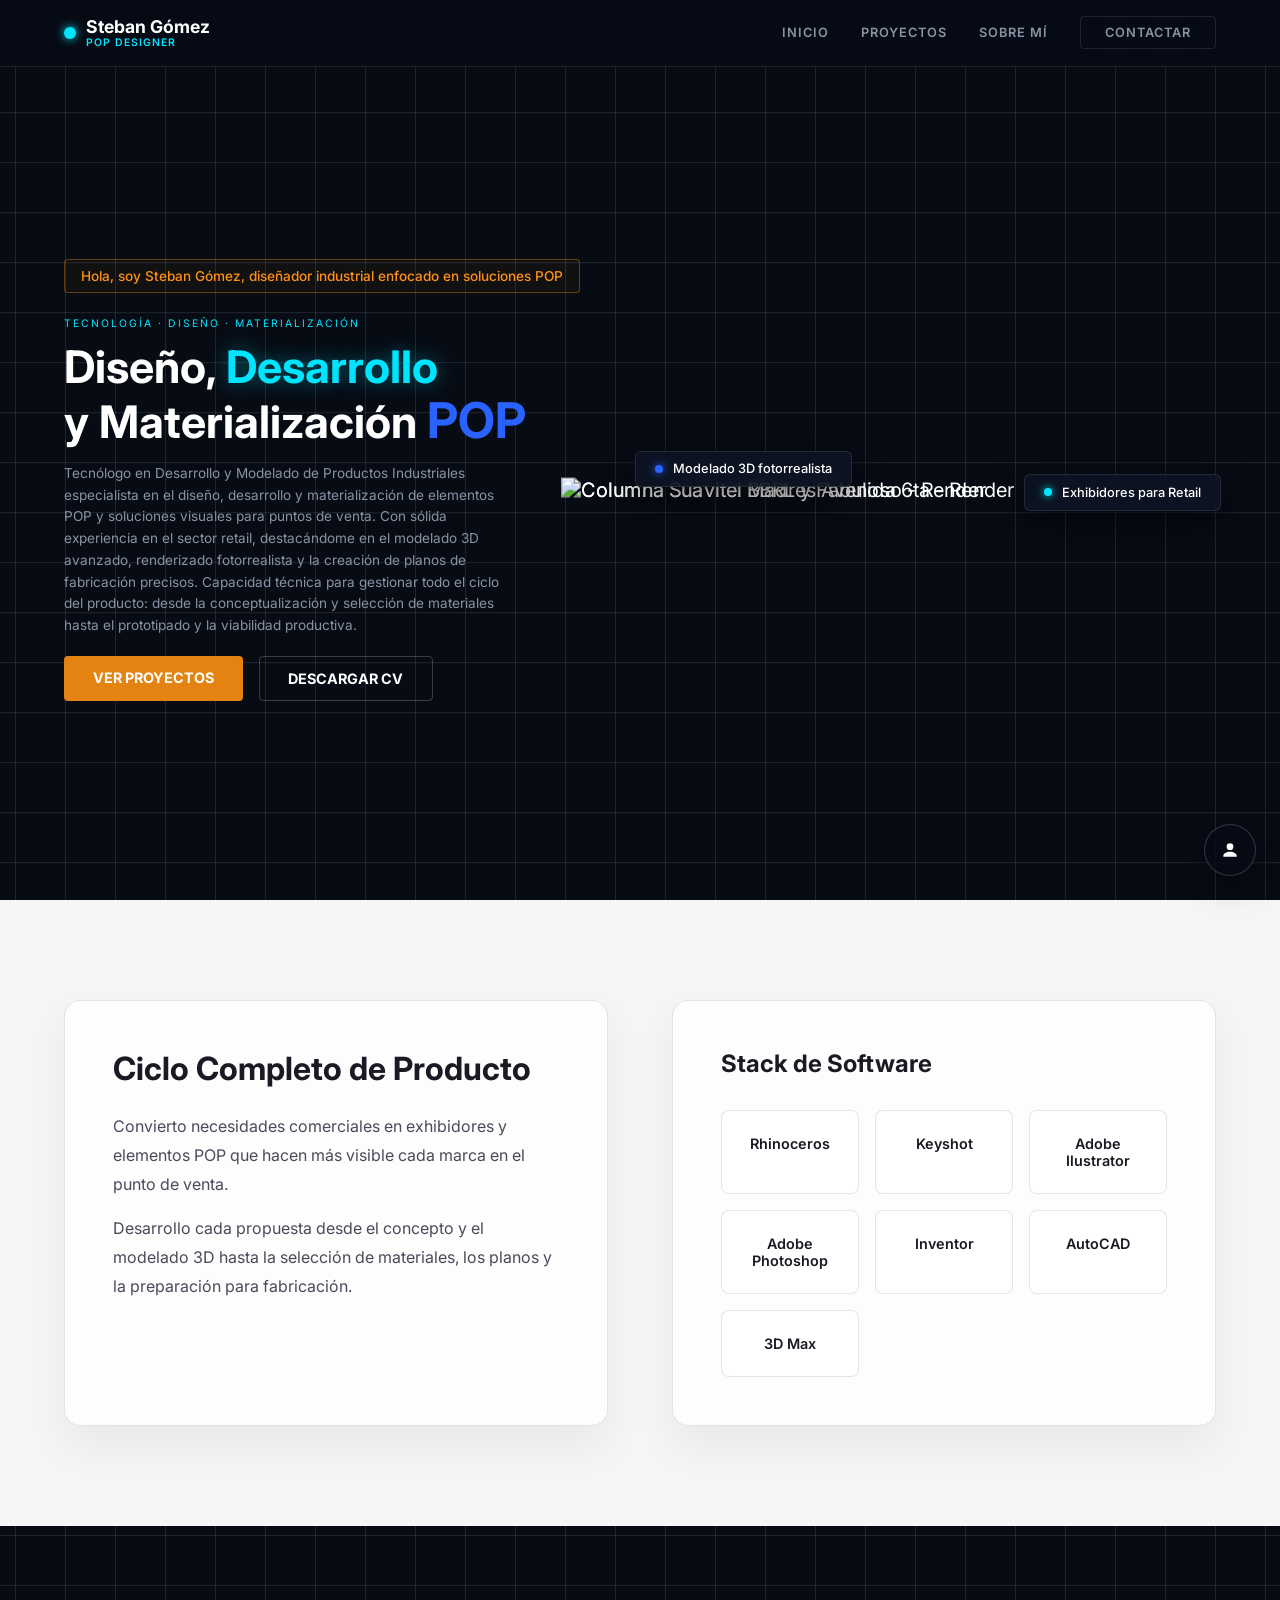
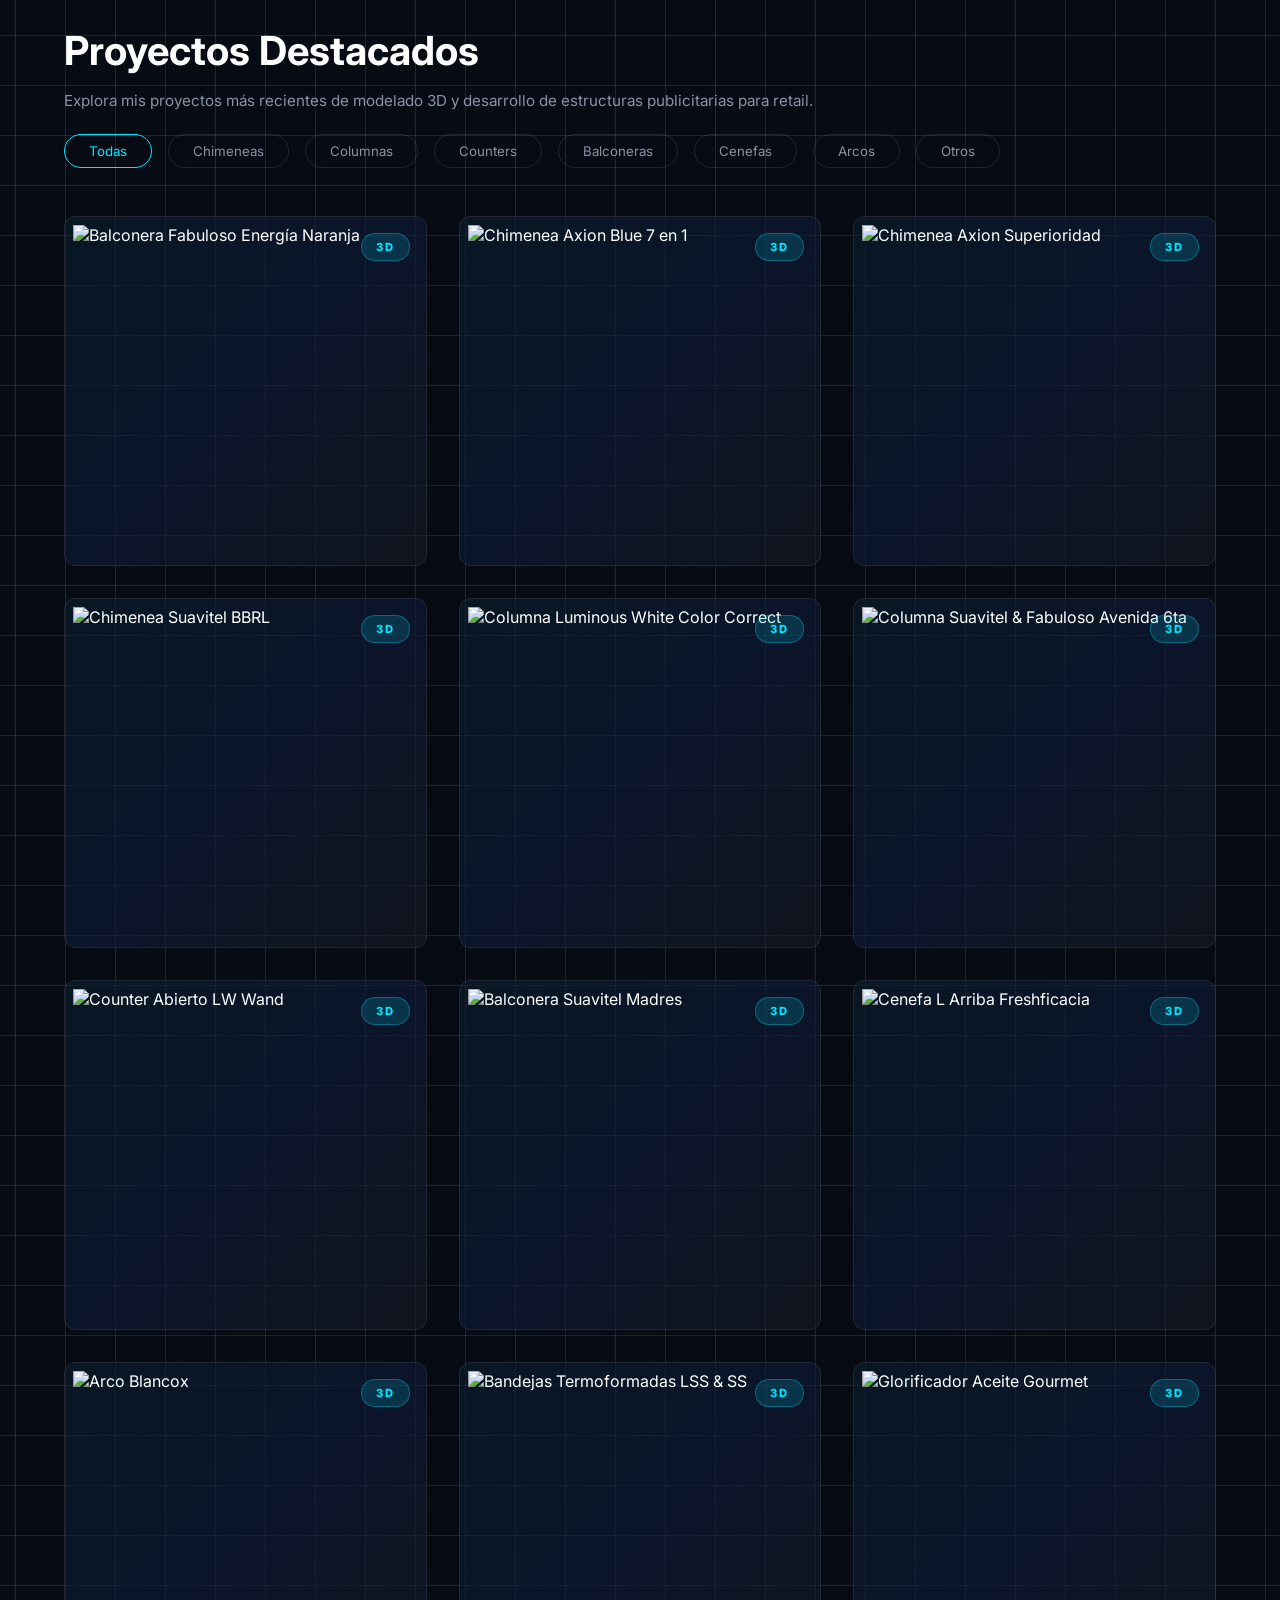
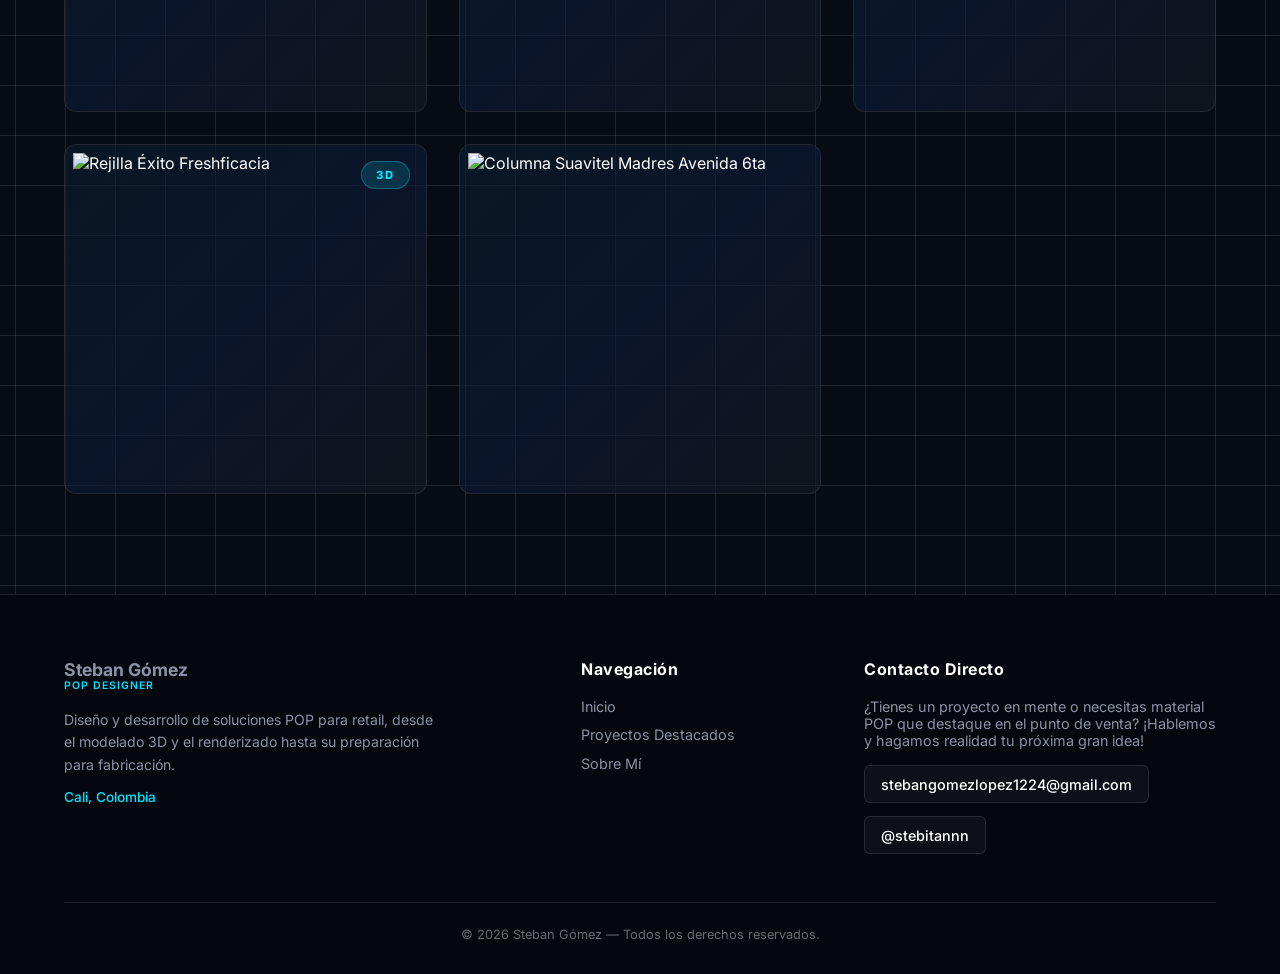
==== index.html @ 396c3b5c "feat: soporte para proyectos 2D con modo slider, zoom centrado y ajuste de escala en hero" ====
<!DOCTYPE html>
<html lang="es">

<head>
    <meta charset="UTF-8">
    <meta name="viewport" content="width=device-width, initial-scale=1.0">
    <title>Steban Gómez | Portafolio 3D y POP</title>
    <meta name="description"
        content="Portafolio de Steban Gómez — Diseñador Industrial especializado en POP, modelado 3D y materialización de productos para retail.">
    <link rel="stylesheet" href="style.css?v=7">
    <link rel="preconnect" href="https://fonts.googleapis.com">
    <link rel="preconnect" href="https://fonts.gstatic.com" crossorigin>
    <link href="https://fonts.googleapis.com/css2?family=Inter:wght@400;500;600;700;800&display=swap" rel="stylesheet">
    <!-- Google Model Viewer para modelos 3D interactivos -->
    <script type="module" src="https://ajax.googleapis.com/ajax/libs/model-viewer/3.5.0/model-viewer.min.js"></script>
</head>

<body class="grid-bg">

    <!-- NAVEGACIÓN -->
    <nav>
        <a href="index.html" class="logo">
            <div class="logo-dot"></div>
            <div class="logo-text">
                Steban Gómez
                <span>POP DESIGNER</span>
            </div>
        </a>
        <div class="nav-links">
            <a href="index.html">INICIO</a>
            <a href="#proyectos">PROYECTOS</a>
            <a href="sobre-mi.html">SOBRE MÍ</a>
            <a href="mailto:stebangomezlopez1224@gmail.com" class="btn-contact">CONTACTAR</a>
        </div>
    </nav>

    <button id="privileged-toggle" class="privileged-toggle" aria-label="Modo privilegiado" title="Modo privilegiado">
        <svg viewBox="0 0 24 24" aria-hidden="true">
            <path d="M12 12a4 4 0 1 0-4-4 4 4 0 0 0 4 4Zm0 2c-4.42 0-8 2.24-8 5v1h16v-1c0-2.76-3.58-5-8-5Z"></path>
        </svg>
    </button>

    <!-- HERO (OSCURO) -->
    <section class="hero">
        <div class="hero-content">
            <!-- Bloque superior naranja -->
            <div class="hero-badge">
                Hola, soy Steban Gómez, diseñador industrial enfocado en soluciones POP
            </div>

            <span class="hero-tag">TECNOLOGÍA · DISEÑO · MATERIALIZACIÓN</span>

            <!-- Título ajustado -->
            <h1>Diseño, <span class="cyan-text">Desarrollo</span><br>y Materialización <span
                    class="blue-text">POP</span></h1>

            <p>Tecnólogo en Desarrollo y Modelado de Productos Industriales especialista en el diseño, desarrollo y
                materialización de elementos POP y soluciones visuales para puntos de venta. Con sólida experiencia en
                el sector retail, destacándome en el modelado 3D avanzado, renderizado fotorrealista y la creación de
                planos de fabricación precisos. Capacidad técnica para gestionar todo el ciclo del producto: desde la
                conceptualización y selección de materiales hasta el prototipado y la viabilidad productiva.</p>

            <!-- Botones dobles -->
            <div class="hero-buttons">
                <a href="#proyectos" class="btn-primary" data-editable="index.hero-btn-projects">VER PROYECTOS</a>
                <a href="#" id="download-cv-btn" class="btn-secondary" data-editable="index.hero-btn-cv">DESCARGAR CV</a>
                <button type="button" id="quick-update-cv-btn" class="btn-admin-action hidden">Actualizar CV</button>
            </div>
        </div>

        <div class="hero-visual">
            <div class="glow-spot"></div>

            <!-- Cajitas superpuestas (Habilidades) -->
            <div class="floating-card card-top">
                <span class="dot cyan"></span> <span data-editable="index.floating-top">Exhibidores para Retail</span>
            </div>
            <div class="floating-card card-bottom">
                <span class="dot blue"></span> <span data-editable="index.floating-bottom">Modelado 3D fotorrealista</span>
            </div>

            <!-- Render destacado en el Hero (Alternando dos imágenes) -->
            <div class="render-placeholder">
                <img src="Assets/Renders/Columna Suavitel Madres Avenida 6ta.png"
                    alt="Columna Suavitel Madres Avenida 6ta - Render" class="hero-render-img img-primary">
                <img src="Assets/Renders/Columna Suavitel BBRL & Fabuloso Alt Cloro Avenida 6ta (2).png"
                    alt="Columna Suavitel BBRL y Fabuloso - Render" class="hero-render-img img-alternate">
            </div>
        </div>
    </section>

    <!-- SOBRE MÍ & HABILIDADES (CLARO) -->
    <section id="sobre-mi" class="about-section">
        <div class="about-card">
            <h2>Ciclo Completo de Producto</h2>
            <p>Convierto necesidades comerciales en exhibidores y elementos POP que hacen más visible cada marca en el punto de venta.</p>
            <p>Desarrollo cada propuesta desde el concepto y el modelado 3D hasta la selección de materiales, los planos y la preparación para fabricación.</p>
        </div>
        <div class="skills-card">
            <h2>Stack de Software</h2>
            <div class="software-grid">
                <div class="software-item" data-color="orange">Rhinoceros</div>
                <div class="software-item" data-color="amber">Keyshot</div>
                <div class="software-item" data-color="orange-dark">Adobe Ilustrator</div>
                <div class="software-item" data-color="blue">Adobe Photoshop</div>
                <div class="software-item" data-color="cyan">Inventor</div>
                <div class="software-item" data-color="blue-strong">AutoCAD</div>
                <div class="software-item" data-color="purple">3D Max</div>
            </div>
        </div>
    </section>

    <!-- GALERÍA DE PROYECTOS (OSCURO) -->
    <section id="proyectos" class="projects-section grid-bg">
        <div class="projects-header">
            <h2>Proyectos Destacados</h2>
            <p class="projects-subtitle">Explora mis proyectos más recientes de modelado 3D y desarrollo de estructuras
                publicitarias para retail.</p>
            <div class="filters">
                <button class="filter-btn active" data-filter="todas">Todas</button>
                <button class="filter-btn" data-filter="chimeneas">Chimeneas</button>
                <button class="filter-btn" data-filter="columnas">Columnas</button>
                <button class="filter-btn" data-filter="counters">Counters</button>
                <button class="filter-btn" data-filter="balconeras">Balconeras</button>
                <button class="filter-btn" data-filter="cenefas">Cenefas</button>
                <button class="filter-btn" data-filter="arcos">Arcos</button>
                <button class="filter-btn" data-filter="otros">Otros</button>
            </div>
        </div>

        <div id="admin-panel" class="admin-panel hidden" aria-live="polite">
            <div class="admin-header">
                <div>
                    <h3>Modo privilegiado (Admin)</h3>
                    <p class="admin-help-text">Puedes hacer clic directamente sobre cualquier texto de la página (Inicio o Sobre mí) para editarlo.</p>
                </div>
                <div class="admin-header-actions">
                    <button id="save-all-texts-btn" class="btn-primary admin-action-btn" type="button">Guardar textos</button>
                    <button id="reset-texts-btn" class="ghost-button" type="button">Restaurar textos</button>
                    <button id="logout-privileged" class="ghost-button" type="button">Cerrar sesión</button>
                </div>
            </div>

            <div class="admin-sections-grid">
                <div class="admin-block">
                    <h4 id="project-form-title" class="admin-block-title">Agregar / Editar Proyecto</h4>
                    <form id="project-form" class="project-form">
                        <div class="field-group">
                            <label for="project-name">Nombre del proyecto</label>
                            <input id="project-name" name="project-name" type="text" placeholder="Ej. Display Premium" required>
                        </div>
                        <div class="field-group">
                            <label for="project-category">Categoría</label>
                            <select id="project-category" name="project-category">
                                <option value="2d">2D</option>
                                <option value="chimeneas">Chimeneas</option>
                                <option value="columnas">Columnas</option>
                                <option value="counters">Counters</option>
                                <option value="balconeras">Balconeras</option>
                                <option value="cenefas">Cenefas</option>
                                <option value="arcos">Arcos</option>
                                <option value="otros">Otros</option>
                            </select>
                        </div>
                        <div class="field-group">
                            <label for="project-type">Formato / Tipo de proyecto</label>
                            <select id="project-type" name="project-type">
                                <option value="3d">Proyecto 3D (Modelo .glb / Sketchfab)</option>
                                <option value="2d">Proyecto 2D (Imagen / Slider con Zoom)</option>
                            </select>
                        </div>
                        <div class="field-group">
                            <label for="project-image">Imagen de portada (Preview tarjeta)</label>
                            <div class="input-upload-group">
                                <input id="project-image" name="project-image" type="text" placeholder="Sube imagen de portada o pega URL..." required>
                                <button type="button" id="trigger-project-image-btn" class="upload-trigger-btn">Subir portada</button>
                                <input id="project-image-file" type="file" accept="image/*" class="hidden">
                            </div>
                        </div>
                        <div id="project-3d-fields" class="field-group field-group-full">
                            <label for="project-model">Modelo 3D (.glb o enlace Sketchfab)</label>
                            <div class="input-upload-group">
                                <input id="project-model" name="project-model" type="text" placeholder="Pega link de Sketchfab o sube .glb...">
                                <button type="button" id="trigger-project-model-btn" class="upload-trigger-btn">Subir .glb</button>
                                <input id="project-model-file" type="file" accept=".glb,.gltf" class="hidden">
                            </div>
                        </div>
                        <div id="project-2d-fields" class="field-group field-group-full hidden">
                            <label for="project-2d-new-image">Imágenes del Proyecto 2D (Modo Slider con Zoom — 1 o varias)</label>
                            <p class="field-helper-text">La portada se usa como vista previa. Agrega aquí 1 o varias imágenes para el slider interactivo con zoom (si no agregas adicionales, se mostrará la imagen de portada).</p>
                            <div class="input-upload-group">
                                <input id="project-2d-new-image" type="text" placeholder="Pega URL de imagen o sube una o varias imágenes...">
                                <button type="button" id="add-2d-url-btn" class="upload-trigger-btn">+ Agregar URL</button>
                                <button type="button" id="trigger-2d-files-btn" class="upload-trigger-btn upload-trigger-accent">Subir imágenes</button>
                                <input id="project-2d-files" type="file" accept="image/*" multiple class="hidden">
                            </div>
                            <div id="project-2d-gallery-list" class="admin-2d-gallery-list"></div>
                        </div>
                        <div class="field-group field-group-full">
                            <label for="project-description">Descripción del proyecto</label>
                            <textarea id="project-description" name="project-description" rows="3"
                                placeholder="Describe el proyecto, materiales, dimensiones o propósito comercial en punto de venta..."></textarea>
                        </div>
                        <div class="project-form-actions field-group-full">
                            <button type="submit" id="project-submit-btn" class="btn-primary admin-submit">Agregar proyecto</button>
                            <button type="button" id="project-cancel-edit" class="ghost-button hidden">Cancelar edición</button>
                        </div>
                    </form>
                </div>

                <div id="admin-cv-section" class="admin-block">
                    <h4 class="admin-block-title">Hoja de Vida (CV)</h4>
                    <form id="cv-form" class="cv-form">
                        <div class="field-group">
                            <label for="cv-url-input">Archivo PDF/DOC o enlace de Hoja de Vida</label>
                            <div class="input-upload-group">
                                <input id="cv-url-input" name="cv-url" type="text" placeholder="Sube un PDF o pega un enlace...">
                                <button type="button" id="trigger-cv-file-btn" class="upload-trigger-btn">Subir PDF</button>
                                <input id="cv-file-input" name="cv-file" type="file" accept=".pdf,.doc,.docx" class="hidden">
                            </div>
                        </div>
                        <p id="cv-current-status" class="cv-status-text">Archivo actual: Predeterminado</p>
                        <div class="project-form-actions">
                            <button type="submit" class="btn-primary admin-submit">Guardar Hoja de Vida</button>
                        </div>
                    </form>
                </div>

                <div id="admin-links-section" class="admin-block admin-block-full">
                    <h4 class="admin-block-title">Enlaces de Contacto y Redes (también puedes hacer clic directo sobre ellos en la página)</h4>
                    <form id="links-form" class="links-form">
                        <div class="field-group">
                            <label for="link-contact-text">Texto botón Contactar (Nav)</label>
                            <input id="link-contact-text" type="text" placeholder="CONTACTAR">
                        </div>
                        <div class="field-group">
                            <label for="link-contact-href">Destino botón Contactar (mailto: o URL)</label>
                            <input id="link-contact-href" type="text" placeholder="mailto:correo@gmail.com o https://wa.me/...">
                        </div>
                        <div class="field-group">
                            <label for="link-email-text">Texto Correo (Footer)</label>
                            <input id="link-email-text" type="text" placeholder="stebangomezlopez1224@gmail.com">
                        </div>
                        <div class="field-group">
                            <label for="link-email-href">Destino Correo (mailto: o URL)</label>
                            <input id="link-email-href" type="text" placeholder="mailto:stebangomezlopez1224@gmail.com">
                        </div>
                        <div class="field-group">
                            <label for="link-ig-text">Texto Instagram / Red Social</label>
                            <input id="link-ig-text" type="text" placeholder="@stebitannn">
                        </div>
                        <div class="field-group">
                            <label for="link-ig-href">URL de Instagram / Red Social</label>
                            <input id="link-ig-href" type="text" placeholder="https://instagram.com/stebitannn">
                        </div>
                        <div class="project-form-actions field-group-full">
                            <button type="submit" class="btn-primary admin-submit">Guardar enlaces</button>
                        </div>
                    </form>
                </div>

                <div id="admin-categories-section" class="admin-block">
                    <h4 class="admin-block-title">Categorías de Proyectos (Agregar / Eliminar)</h4>
                    <form id="category-form" class="cv-form">
                        <div class="field-group">
                            <label for="new-category-name">Nueva categoría</label>
                            <input id="new-category-name" type="text" placeholder="Ej. Islas, Stands, Vitrinas..." required>
                        </div>
                        <div class="project-form-actions">
                            <button type="submit" class="btn-primary admin-submit">+ Agregar categoría</button>
                        </div>
                    </form>
                    <div id="admin-categories-list" class="admin-categories-list"></div>
                </div>

                <div id="admin-software-section" class="admin-block">
                    <h4 class="admin-block-title">Stack de Software (Agregar herramienta)</h4>
                    <form id="software-form" class="project-form">
                        <div class="field-group">
                            <label for="software-name">Nombre del software</label>
                            <input id="software-name" type="text" placeholder="Ej. Blender, SolidWorks, V-Ray..." required>
                        </div>
                        <div class="field-group">
                            <label for="software-color">Color de acento</label>
                            <select id="software-color">
                                <option value="cyan">Cyan</option>
                                <option value="orange">Naranja</option>
                                <option value="amber">Ámbar</option>
                                <option value="orange-dark">Naranja Intenso</option>
                                <option value="blue">Azul</option>
                                <option value="blue-strong">Azul Real</option>
                                <option value="purple">Púrpura</option>
                            </select>
                        </div>
                        <div class="field-group field-group-full">
                            <label for="software-description">Descripción (se muestra en Sobre Mí)</label>
                            <textarea id="software-description" rows="2" placeholder="Describe para qué utilizas este software en tus proyectos POP y 3D..."></textarea>
                        </div>
                        <div class="project-form-actions field-group-full">
                            <button type="submit" class="btn-primary admin-submit">+ Agregar al Stack</button>
                        </div>
                    </form>
                </div>

                <div id="admin-security-section" class="admin-block admin-block-full">
                    <h4 class="admin-block-title">Seguridad — Cambiar Contraseña de Administrador</h4>
                    <form id="change-password-form" class="links-form">
                        <div class="field-group">
                            <label for="admin-current-pass">Contraseña actual</label>
                            <input id="admin-current-pass" type="password" placeholder="Contraseña actual" required>
                        </div>
                        <div class="field-group">
                            <label for="admin-new-pass">Nueva contraseña (mín. 6 caracteres)</label>
                            <input id="admin-new-pass" type="password" placeholder="Nueva contraseña" required>
                        </div>
                        <div class="field-group">
                            <label for="admin-confirm-pass">Confirmar nueva contraseña</label>
                            <input id="admin-confirm-pass" type="password" placeholder="Repite la nueva contraseña" required>
                        </div>
                        <div class="project-form-actions field-group-full">
                            <button type="submit" class="btn-primary admin-submit">Actualizar contraseña</button>
                        </div>
                    </form>
                </div>
            </div>
        </div>

        <div class="projects-grid">

            <!-- 1. Balconera Fabuloso Energía Naranja -->
            <div class="project-card" data-category="balconeras"
                data-src="Assets/Archivos 3D Portafolio Steban/Balconera Fabuloso Energia Naranja/Balconera Fabuloso Energia Naranja.glb"
                data-name="Balconera Fabuloso Energía Naranja">
                <div class="card-preview">
                    <img src="Assets/Renders/Balconera Fabuloso Energia Naranja.png"
                        alt="Balconera Fabuloso Energía Naranja" class="card-render-img" loading="lazy">
                    <span class="card-3d-badge">3D</span>
                </div>
                <div class="project-info">
                    <span class="project-tag">Balconeras</span>
                    <h3>Balconera Fabuloso Energía Naranja</h3>
                </div>
            </div>

            <!-- 2. Chimenea Axion Blue 7 en 1 -->
            <div class="project-card" data-category="chimeneas"
                data-src="Assets/Archivos 3D Portafolio Steban/Chimenea Axion Blue 7 en 1/Chimenea Axion Blue 7 en 1.glb"
                data-name="Chimenea Axion Blue 7 en 1">
                <div class="card-preview">
                    <img src="Assets/Renders/Chimenea Axion Blue 7 en 1.png" alt="Chimenea Axion Blue 7 en 1"
                        class="card-render-img" loading="lazy">
                    <span class="card-3d-badge">3D</span>
                </div>
                <div class="project-info">
                    <span class="project-tag">Chimeneas</span>
                    <h3>Chimenea Axion Blue 7 en 1</h3>
                </div>
            </div>

            <!-- 3. Chimenea Axion Superioridad -->
            <div class="project-card" data-category="chimeneas"
                data-src="Assets/Archivos 3D Portafolio Steban/Chimenea Axion Superioridad/Chimenea Axion Superioridad.glb"
                data-name="Chimenea Axion Superioridad">
                <div class="card-preview">
                    <img src="Assets/Renders/Chimenea Axion Superioridad.png" alt="Chimenea Axion Superioridad"
                        class="card-render-img" loading="lazy">
                    <span class="card-3d-badge">3D</span>
                </div>
                <div class="project-info">
                    <span class="project-tag">Chimeneas</span>
                    <h3>Chimenea Axion Superioridad</h3>
                </div>
            </div>

            <!-- 4. Chimenea Suavitel BBRL -->
            <div class="project-card" data-category="chimeneas"
                data-src="Assets/Archivos 3D Portafolio Steban/Chimenea Suavitel BBRL/Chimenea Suavitel BBRL.glb"
                data-name="Chimenea Suavitel BBRL">
                <div class="card-preview">
                    <img src="Assets/Renders/Chimenea Suavitel BBRL.png" alt="Chimenea Suavitel BBRL"
                        class="card-render-img" loading="lazy">
                    <span class="card-3d-badge">3D</span>
                </div>
                <div class="project-info">
                    <span class="project-tag">Chimeneas</span>
                    <h3>Chimenea Suavitel BBRL</h3>
                </div>
            </div>

            <!-- 5. Columna Luminous White Color Correct -->
            <div class="project-card" data-category="columnas"
                data-src="Assets/Archivos 3D Portafolio Steban/Columna Luminous White Color Correct Alameda del Sinú/Columna Luminous White Color Correct Alameda del Sinú.glb"
                data-name="Columna Luminous White Color Correct">
                <div class="card-preview">
                    <img src="Assets/Renders/CARA COLUMNA LW Color Correct Sinú.682.png"
                        alt="Columna Luminous White Color Correct" class="card-render-img" loading="lazy">
                    <span class="card-3d-badge">3D</span>
                </div>
                <div class="project-info">
                    <span class="project-tag">Columnas</span>
                    <h3>Columna Luminous White Color Correct</h3>
                </div>
            </div>

            <!-- 6. Columna Suavitel & Fabuloso Avenida 6ta -->
            <div class="project-card" data-category="columnas"
                data-src="Assets/Archivos 3D Portafolio Steban/Columna Suavitel BBRL & Fabuloso Alt Cloro Avenida 6ta/Columna Suavitel & Fabuloso Avenida 6ta.glb"
                data-name="Columna Suavitel & Fabuloso Avenida 6ta">
                <div class="card-preview">
                    <img src="Assets/Renders/Columna Suavitel BBRL & Fabuloso Alt Cloro Avenida 6ta.png"
                        alt="Columna Suavitel & Fabuloso Avenida 6ta" class="card-render-img" loading="lazy">
                    <span class="card-3d-badge">3D</span>
                </div>
                <div class="project-info">
                    <span class="project-tag">Columnas</span>
                    <h3>Columna Suavitel & Fabuloso Avenida 6ta</h3>
                </div>
            </div>

            <!-- 7. Counter Abierto LW Wand -->
            <div class="project-card" data-category="counters"
                data-src="Assets/Archivos 3D Portafolio Steban/Counter Abierto LW Wand/Counter Abierto LW Wand con Productos.glb"
                data-name="Counter Abierto LW Wand">
                <div class="card-preview">
                    <img src="Assets/Renders/Counter Abierto LW Wand.png" alt="Counter Abierto LW Wand"
                        class="card-render-img" loading="lazy">
                    <span class="card-3d-badge">3D</span>
                </div>
                <div class="project-info">
                    <span class="project-tag">Counters</span>
                    <h3>Counter Abierto LW Wand</h3>
                </div>
            </div>

            <!-- 8. Balconera Suavitel Madres -->
            <div class="project-card" data-category="balconeras" data-embed="sketchfab"
                data-embed-url="https://sketchfab.com/models/6c6f144b5b2b44c5a1605ff8f7cde568/embed"
                data-src="Assets/Archivos 3D Portafolio Steban/Balconera Suavitel Madres/Balconera Suavitel Madres.glb"
                data-name="Balconera Suavitel Madres">
                <div class="card-preview">
                    <img src="Assets/Renders/Balconera Suavitel Madres.png" alt="Balconera Suavitel Madres"
                        class="card-render-img" loading="lazy">
                    <span class="card-3d-badge">3D</span>
                </div>
                <div class="project-info">
                    <span class="project-tag">Balconeras</span>
                    <h3>Balconera Suavitel Madres</h3>
                </div>
            </div>

            <!-- 9. Cenefa L Arriba Freshficacia -->
            <div class="project-card" data-category="cenefas"
                data-src="Assets/Archivos 3D Portafolio Steban/Cenefa L Arriba Freshficacia/Cenefa L Arriba Freshficacia.glb"
                data-name="Cenefa L Arriba Freshficacia">
                <div class="card-preview">
                    <img src="Assets/Renders/Cenefa L Arriba Freshficacia.png" alt="Cenefa L Arriba Freshficacia"
                        class="card-render-img" loading="lazy">
                    <span class="card-3d-badge">3D</span>
                </div>
                <div class="project-info">
                    <span class="project-tag">Cenefas</span>
                    <h3>Cenefa L Arriba Freshficacia</h3>
                </div>
            </div>

            <!-- 10. Arco Blancox -->
            <div class="project-card" data-category="arcos" data-embed="sketchfab"
                data-embed-url="https://sketchfab.com/models/4364133bcf524671b2be2cd964520aa3/embed"
                data-src="Assets/Archivos 3D Portafolio Steban/Arco Blancox/Arco Blancox.glb" data-name="Arco Blancox">
                <div class="card-preview">
                    <img src="Assets/Renders/Arco Blancox.png" alt="Arco Blancox" class="card-render-img"
                        loading="lazy">
                    <span class="card-3d-badge">3D</span>
                </div>
                <div class="project-info">
                    <span class="project-tag">Arcos</span>
                    <h3>Arco Blancox</h3>
                </div>
            </div>

            <!-- 11. Bandejas Termoformadas LSS & SS -->
            <div class="project-card" data-category="otros"
                data-src="Assets/Archivos 3D Portafolio Steban/Bandejas Termoformadas LSS & SS/Bandejas Termoformadas LSS & SS.glb"
                data-name="Bandejas Termoformadas LSS & SS">
                <div class="card-preview">
                    <img src="Assets/Renders/Bandejas Termoformadas LSS & SS.png" alt="Bandejas Termoformadas LSS & SS"
                        class="card-render-img" loading="lazy">
                    <span class="card-3d-badge">3D</span>
                </div>
                <div class="project-info">
                    <span class="project-tag">Otros</span>
                    <h3>Bandejas Termoformadas LSS & SS</h3>
                </div>
            </div>

            <!-- 12. Glorificador Aceite Gourmet -->
            <div class="project-card" data-category="otros"
                data-src="Assets/Archivos 3D Portafolio Steban/Glorificador Aceite Gourmet/Glorificador Aceite Gourmet.glb"
                data-name="Glorificador Aceite Gourmet">
                <div class="card-preview">
                    <img src="Assets/Renders/Glorificador Aceite Gourmet.png" alt="Glorificador Aceite Gourmet"
                        class="card-render-img" loading="lazy">
                    <span class="card-3d-badge">3D</span>
                </div>
                <div class="project-info">
                    <span class="project-tag">Otros</span>
                    <h3>Glorificador Aceite Gourmet</h3>
                </div>
            </div>

            <!-- 13. Rejilla Éxito Freshficacia -->
            <div class="project-card" data-category="otros"
                data-src="Assets/Archivos 3D Portafolio Steban/Rejilla Exito Freshficacia/Rejilla Exito Freshficacia.glb"
                data-name="Rejilla Éxito Freshficacia">
                <div class="card-preview">
                    <img src="Assets/Renders/Rejilla Exito Freshficacia.png" alt="Rejilla Éxito Freshficacia"
                        class="card-render-img" loading="lazy">
                    <span class="card-3d-badge">3D</span>
                </div>
                <div class="project-info">
                    <span class="project-tag">Otros</span>
                    <h3>Rejilla Éxito Freshficacia</h3>
                </div>
            </div>

            <!-- 14. Columna Suavitel Madres Avenida 6ta -->
            <div class="project-card" data-category="columnas" data-name="Columna Suavitel Madres Avenida 6ta">
                <div class="card-preview">
                    <img src="Assets/Renders/Columna Suavitel Madres Avenida 6ta.png"
                        alt="Columna Suavitel Madres Avenida 6ta" class="card-render-img" loading="lazy">
                </div>
                <div class="project-info">
                    <span class="project-tag">Columnas</span>
                    <h3>Columna Suavitel Madres Avenida 6ta</h3>
                </div>
            </div>

        </div>
    </section>

    <!-- MODAL 3D VIEWER (se carga solo al hacer click) -->
    <div id="modal-3d" class="modal-overlay">
        <div class="modal-content">
            <button id="modal-close" class="modal-close" aria-label="Cerrar">&times;</button>
            <h3 id="modal-title" class="modal-title"></h3>
            <div class="modal-viewer-container">
                <iframe id="modal-iframe" title="Visor 3D Sketchfab" frameborder="0" allowfullscreen
                    allow="autoplay; fullscreen; xr-spatial-tracking"
                    style="width: 100%; height: 100%; border: none; display: none;"></iframe>
                <img id="modal-image-fallback" alt="Vista previa del proyecto"
                    style="width: 100%; height: 100%; object-fit: contain; display: none; padding: 1rem;">
                <div id="modal-2d-slider" class="modal-2d-slider hidden">
                    <div id="modal-2d-viewport" class="modal-2d-viewport" tabindex="0" role="region"
                        aria-label="Visor de imagen 2D con zoom y desplazamiento">
                        <div id="modal-2d-surface" class="modal-2d-surface">
                            <img id="modal-2d-img" class="modal-2d-img" alt="Imagen 2D del proyecto" draggable="false">
                        </div>
                    </div>

                    <button type="button" id="modal-2d-prev" class="modal-slider-nav prev hidden" aria-label="Imagen anterior">&#10094;</button>
                    <button type="button" id="modal-2d-next" class="modal-slider-nav next hidden" aria-label="Imagen siguiente">&#10095;</button>

                    <div id="modal-2d-counter" class="modal-2d-counter hidden">1 / 1</div>

                    <div class="modal-zoom-toolbar" role="toolbar" aria-label="Controles de zoom">
                        <button type="button" id="modal-zoom-out" class="modal-zoom-btn" title="Alejar zoom" aria-label="Alejar zoom">&minus;</button>
                        <span id="modal-zoom-level" class="modal-zoom-level">100%</span>
                        <button type="button" id="modal-zoom-in" class="modal-zoom-btn" title="Acercar zoom" aria-label="Acercar zoom">+</button>
                        <button type="button" id="modal-zoom-reset" class="modal-zoom-btn reset" title="Restablecer zoom" aria-label="Restablecer zoom">1:1</button>
                    </div>

                    <div id="modal-2d-thumbs" class="modal-2d-thumbs hidden"></div>
                </div>
                <model-viewer id="modal-viewer" src="" alt="Visor 3D del proyecto" auto-rotate auto-rotate-delay="0"
                    rotation-per-second="30deg" camera-controls touch-action="pan-y" interaction-prompt="none"
                    loading="lazy" reveal="auto" shadow-intensity="0.4" shadow-softness="0.6" exposure="1"
                    environment-image="neutral" style="width: 100%; height: 100%; --poster-color: transparent;">
                    <!-- Loading spinner -->
                    <div class="modal-loading" slot="poster">
                        <div class="spinner"></div>
                        <p>Cargando modelo 3D…</p>
                    </div>
                </model-viewer>
            </div>
            <p id="modal-hint" class="modal-hint">Arrastra para rotar · usa la rueda para acercar · explora cada detalle del modelo</p>
            <div id="modal-description-box" class="modal-description-box">
                <p id="modal-description" class="modal-description"></p>
                <div id="modal-admin-desc-editor" class="modal-admin-desc-editor hidden">
                    <label for="modal-desc-textarea">Editar descripción del proyecto (Modo Admin)</label>
                    <div class="modal-admin-desc-row">
                        <textarea id="modal-desc-textarea" rows="2" placeholder="Escribe o actualiza la descripción de este proyecto..."></textarea>
                        <button type="button" id="modal-save-desc-btn" class="btn-primary">Guardar descripción</button>
                    </div>
                </div>
                <div id="modal-admin-2d-editor" class="modal-admin-2d-editor hidden">
                    <label for="modal-admin-2d-url">Imágenes del Slider 2D (Modo Edición — 1 o varias imágenes)</label>
                    <div class="input-upload-group">
                        <input id="modal-admin-2d-url" type="text" placeholder="Pega URL de imagen o sube archivos al slider...">
                        <button type="button" id="modal-admin-add-url-btn" class="upload-trigger-btn">+ URL</button>
                        <button type="button" id="modal-admin-upload-btn" class="upload-trigger-btn upload-trigger-accent">+ Subir fotos</button>
                        <input id="modal-admin-2d-files" type="file" accept="image/*" multiple class="hidden">
                    </div>
                    <div id="modal-admin-2d-list" class="admin-2d-gallery-list"></div>
                </div>
            </div>
        </div>
    </div>

    <div id="privileged-modal" class="privileged-modal hidden" aria-hidden="true">
        <div class="privileged-modal-content">
            <button id="close-privileged-modal" class="modal-close" aria-label="Cerrar">&times;</button>

            <div id="privileged-login-view">
                <h3>Modo privilegiado</h3>
                <p>Accede a las herramientas para editar textos, categorías, stack de software, proyectos y hoja de vida.</p>
                <label class="sr-only" for="privileged-password">Contraseña</label>
                <input id="privileged-password" type="password" placeholder="Contraseña de administrador" autocomplete="current-password">
                <div class="privileged-modal-actions">
                    <button id="access-privileged" class="btn-primary" type="button">Entrar</button>
                    <a href="#" id="forgot-password-link" class="forgot-password-link">¿Olvidaste tu contraseña?</a>
                </div>
            </div>

            <div id="privileged-forgot-view" class="hidden">
                <h3>Recuperar contraseña</h3>
                <p>Se enviará un enlace seguro de restablecimiento al correo de administrador registrado en Supabase.</p>
                <label class="sr-only" for="recovery-email-input">Correo de administrador</label>
                <input id="recovery-email-input" type="email" value="portafolio.stebangomez@gmail.com" placeholder="portafolio.stebangomez@gmail.com">
                <div class="privileged-modal-actions">
                    <button id="send-recovery-btn" class="btn-primary" type="button">Enviar enlace al correo</button>
                    <button id="back-to-login-btn" class="ghost-button" type="button">Volver</button>
                </div>
            </div>

            <div id="privileged-reset-view" class="hidden">
                <h3>Nueva contraseña</h3>
                <p>Ingresa y confirma tu nueva contraseña de administrador para este portafolio.</p>
                <input id="new-pass-modal-input" type="password" placeholder="Nueva contraseña (mín. 6 caracteres)">
                <input id="confirm-pass-modal-input" type="password" placeholder="Confirmar nueva contraseña">
                <div class="privileged-modal-actions">
                    <button id="save-new-pass-modal-btn" class="btn-primary" type="button">Guardar contraseña</button>
                </div>
            </div>
        </div>
    </div>

    <!-- FOOTER ENRIQUECIDO -->
    <footer>
        <div class="footer-container">
            <div class="footer-col brand-col">
                <div class="logo-text">
                    Steban Gómez
                    <span>POP DESIGNER</span>
                </div>
                <p class="footer-desc">
                    Diseño y desarrollo de soluciones POP para retail, desde el modelado 3D y el renderizado hasta su preparación para fabricación.
                </p>
                <p class="footer-location"> Cali, Colombia</p>
            </div>

            <div class="footer-col links-col">
                <h4>Navegación</h4>
                <ul>
                    <li><a href="index.html">Inicio</a></li>
                    <li><a href="#proyectos">Proyectos Destacados</a></li>
                    <li><a href="sobre-mi.html">Sobre Mí</a></li>
                </ul>
            </div>

            <div class="footer-col contact-col">
                <h4>Contacto Directo</h4>
                <p>¿Tienes un proyecto en mente o necesitas material POP que destaque en el punto de venta? ¡Hablemos y
                    hagamos realidad tu próxima gran idea!</p>
                <div class="footer-contact-items">
                    <a href="mailto:stebangomezlopez1224@gmail.com" class="footer-contact-link">
                        stebangomezlopez1224@gmail.com
                    </a>
                    <a href="https://instagram.com" target="_blank" rel="noopener" class="footer-contact-link">
                        @stebitannn
                    </a>
                </div>
            </div>
        </div>

        <div class="footer-bottom">
            <p>© 2026 Steban Gómez — Todos los derechos reservados.</p>
        </div>
    </footer>

    <!-- Arquitectura POO Modular -->
    <script src="https://cdn.jsdelivr.net/npm/@supabase/supabase-js@2"></script>
    <script src="js/config/AppConfig.js"></script>
    <script src="js/services/NotificationService.js"></script>
    <script src="js/services/StorageService.js"></script>
    <script src="js/modules/ModalViewer3D.js"></script>
    <script src="js/modules/ProjectManager.js"></script>
    <script src="js/modules/SoftwareManager.js"></script>
    <script src="js/modules/TextEditorManager.js"></script>
    <script src="js/modules/LinkEditorManager.js"></script>
    <script src="js/modules/CvManager.js"></script>
    <script src="js/modules/AdminController.js"></script>
    <script src="js/main.js"></script>
</body>

</html>
---- style.css ----
/* ================= VARIABLES ================= */
:root {
    --bg-dark: #070b14;
    --bg-light: #f5f5f7;
    --primary-cyan: #00E5FF;
    --primary-blue: #2962FF;
    --accent-orange: #E58312;
    --accent-orange-light: #FE9114;
    --text-light: #ffffff;
    --text-gray: #8b92a5;
    --text-dark: #1a1a24;
    --glass-bg-dark: rgba(13, 20, 36, 0.6);
    --glass-bg-light: rgba(255, 255, 255, 0.8);
    --border-light: rgba(255, 255, 255, 0.1);
    --border-dark: rgba(0, 0, 0, 0.1);
}

/* ================= RESET Y BASE ================= */
* {
    margin: 0;
    padding: 0;
    box-sizing: border-box;
    font-family: 'Inter', system-ui, sans-serif;
}

body {
    background-color: var(--bg-dark);
    color: var(--text-light);
    overflow-x: hidden;
}

a {
    text-decoration: none;
    color: inherit;
}

li {
    list-style: none;
}

.grid-bg {
    background-image:
        linear-gradient(var(--border-light) 1px, transparent 1px),
        linear-gradient(90deg, var(--border-light) 1px, transparent 1px);
    background-size: 50px 50px;
    background-position: center center;
}

/* ================= NAVEGACIÓN ================= */
.privileged-toggle {
    position: fixed;
    right: 24px;
    bottom: 24px;
    width: 52px;
    height: 52px;
    border: 1px solid rgba(255, 255, 255, 0.18);
    background: rgba(7, 11, 20, 0.85);
    color: var(--text-light);
    border-radius: 50%;
    display: flex;
    align-items: center;
    justify-content: center;
    cursor: pointer;
    z-index: 120;
    box-shadow: 0 8px 30px rgba(0, 0, 0, 0.35);
    transition: transform 0.25s ease, border-color 0.25s ease, box-shadow 0.25s ease;
}

.privileged-toggle:hover {
    transform: translateY(-2px) scale(1.03);
    border-color: var(--primary-cyan);
    box-shadow: 0 0 20px rgba(0, 229, 255, 0.25);
}

.privileged-toggle svg {
    width: 20px;
    height: 20px;
    fill: currentColor;
}

nav {
    display: flex;
    justify-content: space-between;
    align-items: center;
    padding: 1rem 5%;
    position: fixed;
    width: 100%;
    top: 0;
    z-index: 100;
    background: rgba(7, 11, 20, 0.9);
    backdrop-filter: blur(10px);
    border-bottom: 1px solid var(--border-light);
}

.logo {
    display: flex;
    align-items: center;
    gap: 10px;
}

.logo-dot {
    width: 12px;
    height: 12px;
    background: var(--primary-cyan);
    border-radius: 50%;
    box-shadow: 0 0 10px var(--primary-cyan);
}

.logo-text {
    display: flex;
    flex-direction: column;
    font-size: 1.1rem;
    font-weight: 700;
    line-height: 1.2;
}

.logo-text span {
    font-size: 0.65rem;
    color: var(--primary-cyan);
    letter-spacing: 1px;
    font-weight: 600;
    text-transform: uppercase;
}

.nav-links {
    display: flex;
    align-items: center;
    gap: 2rem;
}

.nav-links a {
    font-size: 0.8rem;
    font-weight: 600;
    color: var(--text-gray);
    transition: 0.3s;
    letter-spacing: 1px;
}

.nav-links a:hover {
    color: var(--primary-cyan);
}

.btn-contact {
    border: 1px solid var(--border-light);
    padding: 0.5rem 1.5rem;
    border-radius: 4px;
    color: var(--text-light);
    transition: 0.3s;
}

.btn-contact:hover {
    border-color: var(--primary-cyan);
    color: var(--primary-cyan);
}

/* ================= HERO SECTION ================= */
.hero {
    min-height: 100vh;
    height: auto;
    display: flex;
    align-items: center;
    padding: 0 5%;
    padding-top: 90px;
    padding-bottom: 30px;
    position: relative;
    overflow: visible;
    box-sizing: border-box;
}

.hero-content {
    flex: 1;
    width: 50%;
    z-index: 2;
}

/* El bloque naranja */
.hero-badge {
    display: inline-block;
    border: 1px solid rgba(229, 131, 18, 0.4);
    background: rgba(229, 131, 18, 0.05);
    color: var(--accent-orange-light);
    padding: 0.5rem 1rem;
    border-radius: 4px;
    font-size: 0.85rem;
    font-weight: 500;
    margin-bottom: 1.5rem;
}

.hero-tag {
    color: var(--primary-cyan);
    font-size: 0.65rem;
    letter-spacing: 2px;
    text-transform: uppercase;
    margin-bottom: 0.8rem;
    display: block;
}

/* Tipografía escalada para que quepa */
.hero h1 {
    font-size: clamp(2rem, 3.5vw, 3.5rem);
    line-height: 1.1;
    margin-bottom: 1rem;
}

.hero h1 .cyan-text {
    color: var(--primary-cyan);
    text-shadow: 0 0 20px rgba(0, 229, 255, 0.4);
}

.hero h1 .blue-text {
    color: var(--primary-blue);
    font-size: 1.1em;
}

.hero p {
    color: var(--text-gray);
    font-size: 0.85rem;
    max-width: 450px;
    margin-bottom: 1.2rem;
    line-height: 1.6;
}

/* Botones dobles */
.hero-buttons {
    display: flex;
    gap: 1rem;
}

.btn-primary {
    background: var(--accent-orange);
    color: white;
    font-weight: 700;
    font-size: 0.9rem;
    padding: 0.8rem 1.8rem;
    border-radius: 4px;
    display: inline-block;
    transition: 0.3s;
    border: none;
    cursor: pointer;
}

.btn-primary:hover {
    background: var(--accent-orange-light);
    transform: translateY(-2px);
}

.btn-secondary {
    background: transparent;
    color: var(--text-light);
    font-weight: 700;
    font-size: 0.9rem;
    padding: 0.8rem 1.8rem;
    border-radius: 4px;
    display: inline-block;
    transition: 0.3s;
    border: 1px solid rgba(255, 255, 255, 0.2);
    cursor: pointer;
}

.btn-secondary:hover {
    border-color: var(--text-light);
    background: rgba(255, 255, 255, 0.05);
    transform: translateY(-2px);
}

/* ================= ESPACIO DEL RENDER Y CAJITAS ================= */
.hero-visual {
    flex: 1;
    width: 50%;
    position: relative;
    display: flex;
    justify-content: center;
    align-items: center;
    height: 100%;
    overflow: visible;
}

.glow-spot {
    display: none;
    /* Se oculta para dejar la imagen completamente limpia */
}

.render-placeholder {
    width: 100%;
    max-width: 720px;
    height: 100%;
    background: transparent;
    border: none;
    border-radius: 0;
    display: flex;
    align-items: center;
    justify-content: center;
    z-index: 2;
    position: relative;
    overflow: visible;
    padding: 0;
}

.render-placeholder model-viewer {
    border-radius: 10px;
}

/* Hero render image — mostrarla completa y grande */
.hero-render-img {
    --hero-model-scale: 1.24;
    width: 100%;
    max-width: 720px;
    height: auto;
    max-height: 85vh;
    object-fit: contain;
    transform: scale(var(--hero-model-scale)) translate(-8px, 8px);
    border-radius: 0;
    animation: heroFloat 6s ease-in-out infinite;
}

@keyframes heroFloat {

    0%,
    100% {
        transform: scale(var(--hero-model-scale, 1.24)) translate(-8px, 8px);
    }

    50% {
        transform: scale(calc(var(--hero-model-scale, 1.24) - 0.04)) translate(-6px, 6px);
    }
}

/* Animaciones para alternar entre dos Renders (Fading cruzado) */
.hero-render-img.img-primary {
    animation: heroFloat 6s ease-in-out infinite, fadePrimary 12s ease-in-out infinite;
}

.hero-render-img.img-alternate {
    position: absolute;
    /* Al estar en un contenedor flex (render-placeholder), se superpone automáticamente */
    animation: heroFloat 6s ease-in-out infinite, fadeAlternate 12s ease-in-out infinite;
}

@keyframes fadePrimary {
    0%, 45% { opacity: 1; }
    50%, 95% { opacity: 0; }
    100% { opacity: 1; }
}

@keyframes fadeAlternate {
    0%, 45% { opacity: 0; }
    50%, 95% { opacity: 1; }
    100% { opacity: 0; }
}

/* CAJITAS FLOTANTES (Especificaciones) */
.floating-card {
    position: absolute;
    background: rgba(13, 20, 36, 0.85);
    backdrop-filter: blur(12px);
    border: 1px solid rgba(255, 255, 255, 0.1);
    color: var(--text-light);
    padding: 0.6rem 1.2rem;
    border-radius: 6px;
    font-size: 0.8rem;
    font-weight: 500;
    display: flex;
    align-items: center;
    gap: 10px;
    z-index: 10;
    box-shadow: 0 10px 30px rgba(0, 0, 0, 0.6);
    transition: 0.3s;
    white-space: nowrap;
}

.floating-card:hover {
    border-color: var(--primary-cyan);
    transform: scale(1.05);
}

.floating-card .dot {
    width: 8px;
    height: 8px;
    border-radius: 50%;
}

.floating-card .dot.cyan {
    background: var(--primary-cyan);
    box-shadow: 0 0 8px var(--primary-cyan);
}

.floating-card .dot.blue {
    background: var(--primary-blue);
    box-shadow: 0 0 8px var(--primary-blue);
}

/* Posición — apuntan al cabezote (top) y a la base (bottom) del exhibidor */
.card-top {
    top: 22%;
    right: -5px;
}

.card-bottom {
    bottom: 15%;
    left: -5px;
}

/* ================= RESTO DEL CSS ================= */
.about-section {
    background-color: var(--bg-light);
    color: var(--text-dark);
    padding: 100px 5%;
    display: grid;
    grid-template-columns: 1fr 1fr;
    gap: 4rem;
}

.about-card,
.skills-card {
    background: var(--glass-bg-light);
    padding: 3rem;
    border-radius: 16px;
    border: 1px solid var(--border-dark);
    box-shadow: 0 20px 40px rgba(0, 0, 0, 0.05);
}

.about-card h2 {
    margin-bottom: 1.5rem;
    font-size: 2rem;
}

.about-card p {
    line-height: 1.8;
    color: #4a4a5a;
    margin-bottom: 1rem;
}

.software-grid {
    display: grid;
    grid-template-columns: repeat(3, 1fr);
    gap: 1rem;
    margin-top: 2rem;
}

.software-item {
    background: #ffffff;
    border: 1px solid var(--border-dark);
    padding: 1.5rem 1rem;
    text-align: center;
    border-radius: 8px;
    font-size: 0.9rem;
    font-weight: 600;
    transition: 0.3s;
    cursor: pointer;
}

.software-item[data-color='orange'] {
    --software-color: #ff8a00;
}

.software-item[data-color='amber'] {
    --software-color: #f4b400;
}

.software-item[data-color='orange-dark'] {
    --software-color: #ff6a00;
}

.software-item[data-color='blue'] {
    --software-color: #1f8fff;
}

.software-item[data-color='cyan'] {
    --software-color: #00d7ff;
}

.software-item[data-color='blue-strong'] {
    --software-color: #1c63ff;
}

.software-item[data-color='purple'] {
    --software-color: #a259ff;
}

.software-item:hover {
    border-color: var(--software-color, var(--primary-cyan));
    color: var(--software-color, var(--primary-cyan));
    transform: translateY(-5px);
    box-shadow: 0 12px 24px rgba(0, 0, 0, 0.08);
}

.projects-section {
    padding: 100px 5%;
    background-color: var(--bg-dark);
}

.projects-header {
    margin-bottom: 3rem;
}

.projects-subtitle {
    color: var(--text-gray);
    font-size: 0.95rem;
    margin-bottom: 1.5rem;
    margin-top: -0.5rem;
}

.projects-header h2 {
    font-size: 2.5rem;
    margin-bottom: 1.5rem;
}

.filters {
    display: flex;
    gap: 1rem;
    flex-wrap: wrap;
}

.filter-btn {
    background: transparent;
    border: 1px solid var(--border-light);
    color: var(--text-gray);
    padding: 0.5rem 1.5rem;
    border-radius: 30px;
    cursor: pointer;
    transition: 0.3s;
}

.filter-btn.active,
.filter-btn:hover {
    border-color: var(--primary-cyan);
    color: var(--primary-cyan);
}

.admin-panel {
    margin-bottom: 2rem;
    background: rgba(255, 255, 255, 0.04);
    border: 1px solid rgba(255, 255, 255, 0.1);
    border-radius: 18px;
    padding: 1.5rem;
}

.admin-panel.hidden {
    display: none;
}

.admin-header {
    display: flex;
    align-items: center;
    justify-content: space-between;
    gap: 1rem;
    margin-bottom: 1rem;
}

.admin-header h3 {
    font-size: 1.25rem;
}

.ghost-button {
    background: transparent;
    color: var(--text-light);
    border: 1px solid rgba(255, 255, 255, 0.2);
    border-radius: 999px;
    padding: 0.6rem 1rem;
    cursor: pointer;
}

.project-form {
    display: grid;
    grid-template-columns: repeat(2, minmax(0, 1fr));
    gap: 1.15rem;
    align-items: start;
}

.field-group {
    display: flex;
    flex-direction: column;
    gap: 0.5rem;
}

.field-group label {
    color: var(--text-gray);
    font-size: 0.8rem;
}

.field-group input,
.field-group select {
    width: 100%;
    padding: 0.8rem 1rem;
    border: 1px solid rgba(255, 255, 255, 0.14);
    border-radius: 10px;
    background: rgba(7, 11, 20, 0.7);
    color: var(--text-light);
}

.admin-submit {
    min-height: 48px;
}

.projects-grid {
    display: grid;
    grid-template-columns: repeat(auto-fit, minmax(min(100%, 270px), 1fr));
    gap: 2rem;
}

.project-card {
    background: var(--glass-bg-dark);
    border: 1px solid var(--border-light);
    height: 350px;
    border-radius: 12px;
    display: flex;
    align-items: center;
    justify-content: center;
    position: relative;
    overflow: hidden;
    cursor: pointer;
    transition: transform 0.4s ease, border-color 0.4s ease, opacity 0.4s ease, box-shadow 0.4s ease;
}

.project-card:hover {
    border-color: var(--primary-cyan);
    transform: translateY(-6px);
    box-shadow: 0 12px 40px rgba(0, 229, 255, 0.12);
}

.project-card:hover .project-info {
    bottom: 0;
    opacity: 1;
}

.project-card:hover .card-preview .card-icon {
    transform: scale(1.15);
}

.project-card:hover .card-3d-badge {
    background: var(--primary-cyan);
    color: var(--bg-dark);
    box-shadow: 0 0 20px rgba(0, 229, 255, 0.4);
}

/* Static card preview with render images */
.card-preview {
    width: 100%;
    height: 100%;
    display: flex;
    align-items: center;
    justify-content: center;
    background: linear-gradient(135deg, rgba(0, 229, 255, 0.03) 0%, rgba(41, 98, 255, 0.06) 50%, rgba(229, 131, 18, 0.03) 100%);
    position: relative;
    overflow: hidden;
}

.card-render-img {
    width: 100%;
    height: 100%;
    object-fit: contain;
    padding: 0.5rem;
    transition: transform 0.5s ease, filter 0.5s ease;
}

.project-card:hover .card-render-img {
    transform: scale(1.08);
    filter: brightness(1.1);
}

.card-icon {
    font-size: 4rem;
    opacity: 0.7;
    transition: transform 0.4s ease;
    filter: grayscale(0.3);
}

.card-3d-badge {
    position: absolute;
    top: 16px;
    right: 16px;
    background: rgba(0, 229, 255, 0.15);
    color: var(--primary-cyan);
    font-size: 0.7rem;
    font-weight: 800;
    letter-spacing: 2px;
    padding: 6px 14px;
    border-radius: 20px;
    border: 1px solid rgba(0, 229, 255, 0.3);
    transition: all 0.3s ease;
}

/* Filter animation */
.project-card.hidden {
    display: none;
}

.project-card.fade-out {
    opacity: 0;
    transform: scale(0.95);
}

.project-admin-actions {
    position: absolute;
    top: 12px;
    right: 12px;
    display: none;
    gap: 0.5rem;
    z-index: 10;
}

.project-card.privileged .project-admin-actions {
    display: flex;
}

.project-admin-btn {
    border: 1px solid rgba(255, 255, 255, 0.2);
    background: rgba(7, 11, 20, 0.8);
    color: var(--text-light);
    border-radius: 999px;
    padding: 0.45rem 0.7rem;
    font-size: 0.7rem;
    font-weight: 600;
    cursor: pointer;
}

.project-admin-btn.delete:hover {
    border-color: #ff6b6b;
    color: #ff6b6b;
}

.project-admin-btn.edit:hover {
    border-color: var(--primary-cyan);
    color: var(--primary-cyan);
}

.project-card.privileged .card-3d-badge {
    left: 12px;
    right: auto;
}

.project-info {
    position: absolute;
    bottom: -60px;
    left: 0;
    width: 100%;
    padding: 1.5rem;
    background: linear-gradient(0deg, rgba(0, 0, 0, 0.92) 0%, rgba(0, 0, 0, 0.6) 60%, transparent 100%);
    opacity: 0;
    transition: 0.4s ease;
    z-index: 5;
}

.project-info h3 {
    color: white;
    margin-top: 6px;
    font-size: 1rem;
    font-weight: 600;
}

.project-tag {
    color: var(--primary-cyan);
    font-size: 0.7rem;
    letter-spacing: 2px;
    text-transform: uppercase;
    font-weight: 600;
}

/* ================= MODAL 3D VIEWER ================= */
.privileged-modal {
    position: fixed;
    inset: 0;
    background: rgba(0, 0, 0, 0.78);
    display: flex;
    align-items: center;
    justify-content: center;
    z-index: 130;
}

.privileged-modal.hidden {
    display: none;
}

.privileged-modal-content {
    width: min(420px, calc(100% - 2rem));
    background: rgba(13, 20, 36, 0.96);
    border: 1px solid rgba(255, 255, 255, 0.1);
    border-radius: 18px;
    padding: 2rem 1.5rem 1.5rem;
    position: relative;
    color: var(--text-light);
    box-shadow: 0 25px 60px rgba(0, 0, 0, 0.45);
}

.privileged-modal-content h3 {
    margin-bottom: 0.5rem;
    font-size: 1.5rem;
}

.privileged-modal-content p {
    color: var(--text-gray);
    margin-bottom: 1rem;
}

.privileged-modal-content input {
    width: 100%;
    padding: 0.9rem 1rem;
    border-radius: 10px;
    border: 1px solid rgba(255, 255, 255, 0.2);
    background: rgba(255, 255, 255, 0.03);
    color: var(--text-light);
    margin-bottom: 1rem;
}

.privileged-modal-content small {
    display: block;
    margin-top: 0.8rem;
    color: var(--text-gray);
}

.sr-only {
    position: absolute;
    width: 1px;
    height: 1px;
    padding: 0;
    margin: -1px;
    overflow: hidden;
    clip: rect(0, 0, 0, 0);
    white-space: nowrap;
    border: 0;
}

.modal-overlay {
    position: fixed;
    top: 0;
    left: 0;
    width: 100%;
    height: 100%;
    background: rgba(0, 0, 0, 0.92);
    backdrop-filter: blur(20px);
    z-index: 1000;
    display: flex;
    align-items: center;
    justify-content: center;
    opacity: 0;
    visibility: hidden;
    transition: opacity 0.4s ease, visibility 0.4s ease;
}

.modal-overlay.active {
    opacity: 1;
    visibility: visible;
}

.modal-content {
    width: 90%;
    max-width: 900px;
    height: min(80vh, 760px);
    display: flex;
    flex-direction: column;
    align-items: center;
    position: relative;
    transform: scale(0.9) translateY(30px);
    transition: transform 0.4s ease;
}

.modal-overlay.active .modal-content {
    transform: scale(1) translateY(0);
}

.modal-close {
    position: absolute;
    top: -10px;
    right: -10px;
    background: rgba(255, 255, 255, 0.1);
    border: 1px solid rgba(255, 255, 255, 0.2);
    color: white;
    width: 44px;
    height: 44px;
    border-radius: 50%;
    font-size: 1.5rem;
    cursor: pointer;
    z-index: 10;
    display: flex;
    align-items: center;
    justify-content: center;
    transition: 0.3s ease;
}

.modal-close:hover {
    background: rgba(255, 255, 255, 0.2);
    border-color: var(--primary-cyan);
    color: var(--primary-cyan);
    transform: rotate(90deg);
}

.modal-title {
    color: white;
    font-size: 1.3rem;
    margin-bottom: 1rem;
    text-align: center;
    font-weight: 700;
}

.modal-viewer-container {
    flex: 1;
    width: 100%;
    border-radius: 16px;
    overflow: hidden;
    border: 1px solid rgba(255, 255, 255, 0.1);
    background: rgba(13, 20, 36, 0.6);
    box-shadow: 0 30px 80px rgba(0, 0, 0, 0.5);
}

.modal-viewer-container model-viewer {
    border-radius: 16px;
}

.modal-hint {
    color: var(--text-gray);
    font-size: 0.8rem;
    margin-top: 1rem;
    text-align: center;
    opacity: 0.7;
}

/* Loading spinner for 3D modal */
.modal-loading {
    display: flex;
    flex-direction: column;
    align-items: center;
    justify-content: center;
    width: 100%;
    height: 100%;
    background: rgba(13, 20, 36, 0.95);
    gap: 1rem;
}

.modal-loading p {
    color: var(--text-gray);
    font-size: 0.85rem;
    letter-spacing: 1px;
}

.spinner {
    width: 40px;
    height: 40px;
    border: 3px solid rgba(255, 255, 255, 0.1);
    border-top-color: var(--primary-cyan);
    border-radius: 50%;
    animation: spin 0.8s linear infinite;
    will-change: transform;
}

@keyframes spin {
    to {
        transform: rotate(360deg);
    }
}

/* ================= FOOTER ENRIQUECIDO ================= */
footer {
    border-top: 1px solid var(--border-light);
    background: #04070d;
    padding: 4rem 5% 2rem 5%;
    color: var(--text-gray);
    font-size: 0.9rem;
}

.footer-container {
    display: grid;
    grid-template-columns: 2fr 1fr 1.5fr;
    gap: 3rem;
    max-width: 1200px;
    margin: 0 auto 3rem auto;
}

.footer-col h4 {
    color: var(--text-light);
    font-size: 1rem;
    font-weight: 700;
    margin-bottom: 1.2rem;
    letter-spacing: 0.5px;
}

.footer-desc {
    margin-top: 1rem;
    line-height: 1.6;
    font-size: 0.88rem;
    max-width: 380px;
}

.footer-location {
    margin-top: 0.8rem;
    font-weight: 500;
    color: var(--primary-cyan);
    font-size: 0.85rem;
}

.footer-col ul {
    display: flex;
    flex-direction: column;
    gap: 0.7rem;
}

.footer-col ul a {
    color: var(--text-gray);
    transition: 0.3s;
}

.footer-col ul a:hover {
    color: var(--primary-cyan);
}

.footer-contact-items {
    display: flex;
    flex-direction: column;
    gap: 0.8rem;
    margin-top: 1rem;
}

.footer-contact-link {
    color: var(--text-light);
    background: rgba(255, 255, 255, 0.04);
    border: 1px solid var(--border-light);
    padding: 0.6rem 1rem;
    border-radius: 6px;
    display: inline-block;
    transition: 0.3s;
    font-weight: 500;
    width: fit-content;
}

.footer-contact-link:hover {
    border-color: var(--primary-cyan);
    color: var(--primary-cyan);
    background: rgba(0, 229, 255, 0.05);
    transform: translateY(-2px);
}

.footer-bottom {
    border-top: 1px solid var(--border-light);
    padding-top: 1.5rem;
    text-align: center;
    font-size: 0.8rem;
    color: rgba(255, 255, 255, 0.4);
}

/* ================= PÁGINA SOBRE MÍ ================= */
.nav-links a.active {
    color: var(--primary-cyan);
    position: relative;
}

.nav-links a.active::after {
    content: '';
    position: absolute;
    bottom: -4px;
    left: 0;
    width: 100%;
    height: 2px;
    background: var(--primary-cyan);
}

.about-hero {
    padding: 140px 5% 60px 5%;
    max-width: 1000px;
    margin: 0 auto;
    text-align: center;
}

.about-hero h1 {
    font-size: clamp(2.3rem, 4vw, 3.8rem);
    margin: 1rem 0;
    line-height: 1.15;
}

.about-lead {
    font-size: 1.15rem;
    color: var(--text-gray);
    line-height: 1.7;
    max-width: 780px;
    margin: 0 auto;
}

.about-detail-section {
    padding: 2rem 5% 5rem 5%;
    max-width: 1200px;
    margin: 0 auto;
}

.about-grid {
    display: grid;
    grid-template-columns: 1fr 1fr;
    gap: 2rem;
}

.glass-card {
    background: var(--glass-bg-dark);
    border: 1px solid var(--border-light);
    backdrop-filter: blur(12px);
    border-radius: 12px;
    padding: 2.5rem;
    transition: 0.3s;
}

.glass-card:hover {
    border-color: rgba(0, 229, 255, 0.3);
    transform: translateY(-3px);
}

.card-icon {
    font-size: 2rem;
    margin-bottom: 1rem;
}

.glass-card h2 {
    font-size: 1.5rem;
    margin-bottom: 1rem;
    color: var(--text-light);
}

.glass-card p {
    color: var(--text-gray);
    line-height: 1.7;
    margin-bottom: 1rem;
}

.process-list {
    display: flex;
    flex-direction: column;
    gap: 0.8rem;
    margin-top: 1rem;
}

.process-list li {
    color: var(--text-gray);
    font-size: 0.95rem;
    line-height: 1.5;
    padding-left: 1rem;
    border-left: 2px solid var(--primary-cyan);
}

.skills-detail-section {
    padding: 4rem 5% 6rem 5%;
    background: rgba(0, 0, 0, 0.3);
    border-top: 1px solid var(--border-light);
}

.section-title-center {
    text-align: center;
    max-width: 700px;
    margin: 0 auto 3rem auto;
}

.section-title-center h2 {
    font-size: 2.2rem;
    margin-bottom: 0.5rem;
}

.section-title-center p {
    color: var(--text-gray);
}

.software-cards-grid {
    display: grid;
    grid-template-columns: repeat(auto-fit, minmax(240px, 1fr));
    gap: 1.5rem;
    max-width: 1200px;
    margin: 0 auto;
}

.software-card {
    background: rgba(13, 20, 36, 0.5);
    border: 1px solid var(--border-light);
    border-radius: 8px;
    padding: 1.5rem;
    transition: 0.3s;
}

.software-card:hover {
    border-color: var(--accent-orange);
    background: rgba(229, 131, 18, 0.05);
    transform: translateY(-3px);
}

.software-card h3 {
    color: var(--primary-cyan);
    font-size: 1.1rem;
    margin-bottom: 0.5rem;
}

.software-card p {
    color: var(--text-gray);
    font-size: 0.88rem;
    line-height: 1.5;
}

/* ================= RESPONSIVE ================= */
@media (max-width: 768px) {
    nav {
        flex-wrap: wrap;
        gap: 0.65rem 1rem;
        padding: 0.75rem 5%;
    }

    .nav-links {
        display: flex;
        width: 100%;
        justify-content: space-between;
        gap: 0.4rem 0.7rem;
        flex-wrap: wrap;
    }

    .nav-links a {
        font-size: 0.68rem;
        letter-spacing: 0.04em;
    }

    .btn-contact {
        padding: 0.35rem 0.65rem;
    }

    .hero {
        height: auto;
        min-height: auto;
        padding: 125px 5% 36px;
        flex-direction: column;
        overflow: hidden;
        gap: 0.5rem;
    }

    .hero-content {
        width: 100%;
    }

    .hero h1 {
        font-size: clamp(2rem, 8vw, 3rem);
    }

    .hero p {
        font-size: 0.95rem;
    }

    .hero-buttons {
        flex-wrap: wrap;
    }

    .about-section {
        grid-template-columns: minmax(0, 1fr);
        gap: 1.25rem;
        padding: 3.5rem 5%;
    }

    .about-card,
    .skills-card {
        min-width: 0;
        padding: clamp(1.25rem, 5vw, 2rem);
    }

    .software-grid {
        grid-template-columns: repeat(2, minmax(0, 1fr));
        gap: 0.65rem;
        margin-top: 1.25rem;
    }

    .software-item {
        min-width: 0;
        padding: 1rem 0.5rem;
        overflow-wrap: anywhere;
    }

    .projects-section {
        padding: 4rem 5%;
    }

    .projects-header h2 {
        font-size: clamp(1.8rem, 7vw, 2.5rem);
    }

    .filters {
        gap: 0.55rem;
    }

    .filter-btn {
        padding: 0.55rem 0.85rem;
        font-size: 0.82rem;
    }

    .hero-visual {
        width: 100%;
        height: clamp(250px, 72vw, 390px);
        margin-top: 0.5rem;
        overflow: hidden;
    }

    .render-placeholder {
        width: 100%;
        height: 100%;
        overflow: hidden;
    }

    .hero-render-img {
        height: 100%;
        width: 100%;
        max-height: 100%;
        object-fit: contain;
        transform: scale(1.02);
    }

    @keyframes heroFloat {

        0%,
        100% {
            transform: scale(1.02) translateY(0);
        }

        50% {
            transform: scale(1.02) translateY(-6px);
        }
    }

    .card-top {
        top: 8%;
        right: 4px;
    }

    .card-bottom {
        bottom: 8%;
        left: 4px;
    }

    .project-card {
        height: clamp(260px, 82vw, 350px);
    }

    .project-info {
        bottom: 0;
        padding: 1rem;
        opacity: 1;
    }

    .project-info h3 {
        font-size: 0.95rem;
    }

    .card-top {
        top: 10%;
        right: 5px;
    }

    .card-bottom {
        bottom: 10%;
        left: 5px;
    }

    .modal-content {
        width: 95%;
        height: min(72vh, 620px);
    }

    .modal-close {
        top: -50px;
        right: 0;
    }

    .footer-container {
        grid-template-columns: 1fr;
        gap: 2rem;
    }

    .about-grid {
        grid-template-columns: 1fr;
    }
}

@media (max-width: 380px) {
    .nav-links {
        justify-content: flex-start;
        column-gap: 0.85rem;
    }

    .hero {
        padding-top: 140px;
    }

    .hero-badge {
        font-size: 0.78rem;
    }

    .hero-buttons > a {
        flex: 1 1 100%;
        text-align: center;
    }

    .admin-panel {
        padding: 1rem;
    }

    .admin-header {
        align-items: flex-start;
        flex-direction: column;
    }
}

@media (hover: none), (pointer: coarse) {
    .project-info {
        bottom: 0;
        opacity: 1;
    }
}

/* ================= MODO ADMIN EXTENDIDO (TEXTOS, DESCRIPCIÓN Y CV) ================= */
.hidden {
    display: none !important;
}

.privileged-toggle.active {
    border-color: var(--primary-cyan);
    box-shadow: 0 0 22px rgba(0, 229, 255, 0.45);
    color: var(--primary-cyan);
}

.admin-help-text {
    color: var(--primary-cyan);
    font-size: 0.85rem;
    margin-top: 0.35rem;
}

.admin-header {
    flex-wrap: wrap;
}

.admin-header-actions {
    display: flex;
    align-items: center;
    gap: 0.65rem;
    flex-wrap: wrap;
}

.admin-action-btn {
    padding: 0.6rem 1.15rem;
    font-size: 0.85rem;
    border-radius: 999px;
}

.admin-sections-grid {
    display: grid;
    grid-template-columns: 2fr 1fr;
    gap: 1.5rem;
    margin-top: 1rem;
}

.admin-block {
    background: rgba(7, 11, 20, 0.55);
    border: 1px solid rgba(255, 255, 255, 0.1);
    border-radius: 14px;
    padding: 1.25rem;
}

.admin-block-title {
    font-size: 1rem;
    color: var(--primary-cyan);
    margin-bottom: 1rem;
    font-weight: 700;
}

.field-group-full {
    grid-column: 1 / -1;
}

.field-group textarea {
    width: 100%;
    padding: 0.8rem 1rem;
    border: 1px solid rgba(255, 255, 255, 0.14);
    border-radius: 10px;
    background: rgba(7, 11, 20, 0.7);
    color: var(--text-light);
    resize: vertical;
    font-size: 0.9rem;
    line-height: 1.5;
}

.field-group input:focus,
.field-group select:focus,
.field-group textarea:focus {
    outline: none;
    border-color: var(--primary-cyan);
    box-shadow: 0 0 0 2px rgba(0, 229, 255, 0.18);
}

.project-form-actions {
    display: flex;
    gap: 0.75rem;
    align-items: center;
    flex-wrap: wrap;
}

.cv-form {
    display: flex;
    flex-direction: column;
    gap: 1rem;
}

.cv-status-text {
    font-size: 0.82rem;
    color: var(--primary-cyan);
    background: rgba(0, 229, 255, 0.08);
    border: 1px solid rgba(0, 229, 255, 0.25);
    padding: 0.6rem 0.85rem;
    border-radius: 8px;
    word-break: break-word;
}

.btn-admin-action {
    background: rgba(0, 229, 255, 0.14);
    color: var(--primary-cyan);
    border: 1px dashed var(--primary-cyan);
    padding: 0.8rem 1.2rem;
    border-radius: 4px;
    font-weight: 700;
    font-size: 0.85rem;
    cursor: pointer;
    transition: 0.25s ease;
}

.btn-admin-action:hover {
    background: rgba(0, 229, 255, 0.25);
    transform: translateY(-2px);
}

.about-hero-buttons {
    justify-content: center;
    margin-top: 1.75rem;
}

.about-admin-panel {
    margin-top: 2rem;
    text-align: left;
}

/* Indicadores visuales para cualquier texto editable en Modo Admin */
.admin-editable-element {
    outline: 1px dashed rgba(0, 229, 255, 0.45);
    outline-offset: 4px;
    border-radius: 4px;
    cursor: text !important;
    transition: outline-color 0.2s ease, background-color 0.2s ease, box-shadow 0.2s ease;
}

.admin-editable-element:hover {
    outline: 1.5px dashed var(--primary-cyan);
    background-color: rgba(0, 229, 255, 0.07);
}

.admin-editable-element:focus {
    outline: 2px solid var(--primary-cyan);
    background-color: rgba(0, 229, 255, 0.1);
    box-shadow: 0 0 15px rgba(0, 229, 255, 0.2);
}

.about-section .admin-editable-element {
    outline-color: rgba(41, 98, 255, 0.45);
}

.about-section .admin-editable-element:hover,
.about-section .admin-editable-element:focus {
    outline-color: var(--primary-blue);
    background-color: rgba(41, 98, 255, 0.08);
}

/* Descripción del proyecto en tarjetas y en el modal 3D */
.project-card-desc {
    color: rgba(255, 255, 255, 0.78);
    font-size: 0.78rem;
    line-height: 1.4;
    margin-top: 0.4rem;
    display: -webkit-box;
    -webkit-line-clamp: 2;
    -webkit-box-orient: vertical;
    overflow: hidden;
}

.modal-content {
    height: min(88vh, 840px);
    overscroll-behavior: contain;
}

.modal-description-box {
    width: 100%;
    margin-top: 0.85rem;
    background: rgba(13, 20, 36, 0.88);
    border: 1px solid rgba(255, 255, 255, 0.14);
    border-radius: 12px;
    padding: 1rem 1.25rem;
    max-height: 220px;
    overflow-y: auto;
    overscroll-behavior: contain;
}

.modal-description {
    color: rgba(255, 255, 255, 0.9);
    font-size: 0.92rem;
    line-height: 1.55;
    text-align: left;
}

.modal-admin-desc-editor {
    margin-top: 0.85rem;
    padding-top: 0.85rem;
    border-top: 1px solid rgba(255, 255, 255, 0.12);
    display: flex;
    flex-direction: column;
    gap: 0.5rem;
}

.modal-admin-desc-editor label {
    font-size: 0.78rem;
    color: var(--primary-cyan);
    font-weight: 600;
}

.modal-admin-desc-row {
    display: flex;
    gap: 0.75rem;
    align-items: stretch;
}

.modal-admin-desc-row textarea {
    flex: 1;
    padding: 0.65rem 0.9rem;
    border-radius: 8px;
    border: 1px solid rgba(255, 255, 255, 0.2);
    background: rgba(7, 11, 20, 0.85);
    color: var(--text-light);
    font-size: 0.88rem;
    resize: vertical;
}

/* Barra flotante inferior de Modo Admin y notificaciones Toast */
.admin-floating-bar {
    position: fixed;
    left: 24px;
    bottom: 24px;
    right: 90px;
    max-width: 780px;
    background: rgba(7, 11, 20, 0.94);
    backdrop-filter: blur(14px);
    border: 1px solid rgba(0, 229, 255, 0.35);
    border-radius: 14px;
    padding: 0.75rem 1.15rem;
    display: flex;
    align-items: center;
    justify-content: space-between;
    gap: 1rem;
    z-index: 119;
    box-shadow: 0 12px 35px rgba(0, 0, 0, 0.55);
}

.admin-floating-status {
    display: flex;
    align-items: center;
    gap: 0.6rem;
    font-size: 0.84rem;
    color: var(--text-light);
}

.admin-status-dot {
    width: 10px;
    height: 10px;
    border-radius: 50%;
    background: #00e676;
    box-shadow: 0 0 10px #00e676;
    flex-shrink: 0;
}

.admin-floating-actions {
    display: flex;
    align-items: center;
    gap: 0.5rem;
    flex-wrap: wrap;
}

.admin-floating-btn {
    padding: 0.48rem 0.95rem;
    font-size: 0.8rem;
    border-radius: 999px;
}

.admin-toast {
    position: fixed;
    top: 84px;
    right: 24px;
    background: rgba(7, 11, 20, 0.96);
    color: var(--text-light);
    border: 1px solid var(--primary-cyan);
    box-shadow: 0 12px 32px rgba(0, 229, 255, 0.22);
    padding: 0.85rem 1.25rem;
    border-radius: 10px;
    font-size: 0.88rem;
    font-weight: 600;
    z-index: 1500;
    opacity: 0;
    transform: translateY(-12px);
    pointer-events: none;
    transition: opacity 0.25s ease, transform 0.25s ease;
}

.admin-toast.visible {
    opacity: 1;
    transform: translateY(0);
}

/* Edición de enlaces (Contactar, Correo, Instagram) en Modo Admin */
.admin-block-full {
    grid-column: 1 / -1;
}

.links-form {
    display: grid;
    grid-template-columns: repeat(auto-fit, minmax(220px, 1fr));
    gap: 1rem;
    align-items: end;
}

.admin-editable-link {
    outline: 1.5px dashed var(--accent-orange-light) !important;
    outline-offset: 4px;
    cursor: pointer !important;
    position: relative;
}

.admin-editable-link:hover {
    background-color: rgba(254, 145, 20, 0.14) !important;
    border-color: var(--accent-orange-light) !important;
}

.admin-link-popover {
    position: fixed;
    width: min(320px, calc(100vw - 32px));
    background: rgba(10, 15, 28, 0.98);
    border: 1px solid var(--primary-cyan);
    border-radius: 14px;
    padding: 1rem;
    z-index: 1400;
    box-shadow: 0 20px 50px rgba(0, 0, 0, 0.7);
    display: flex;
    flex-direction: column;
    gap: 0.75rem;
}

.admin-link-popover-header {
    display: flex;
    align-items: center;
    justify-content: space-between;
    font-size: 0.9rem;
    color: var(--primary-cyan);
}

.link-popover-close {
    background: transparent;
    border: none;
    color: var(--text-gray);
    font-size: 1.3rem;
    cursor: pointer;
    line-height: 1;
}

.link-popover-close:hover {
    color: var(--text-light);
}

.admin-link-popover-actions {
    display: flex;
    justify-content: flex-end;
    margin-top: 0.25rem;
}

@media (max-width: 900px) {
    .admin-sections-grid {
        grid-template-columns: 1fr;
    }
}

@media (max-width: 768px) {
    .modal-content {
        height: min(86vh, 720px);
    }

    .modal-admin-desc-row {
        flex-direction: column;
    }

    .admin-floating-bar {
        left: 12px;
        right: 12px;
        bottom: 84px;
        flex-direction: column;
        align-items: flex-start;
    }
}

/* ================= QA: CATEGORÍAS DINÁMICAS, STACK DE SOFTWARE Y SEGURIDAD ================= */
.filter-pill-wrapper {
    position: relative;
    display: inline-flex;
    align-items: center;
}

.filter-delete-chip {
    position: absolute;
    top: -6px;
    right: -6px;
    width: 20px;
    height: 20px;
    border-radius: 50%;
    border: 1px solid rgba(255, 107, 107, 0.65);
    background: #140b12;
    color: #ff6b6b;
    font-size: 0.78rem;
    font-weight: 700;
    line-height: 1;
    display: flex;
    align-items: center;
    justify-content: center;
    cursor: pointer;
    z-index: 4;
    transition: transform 0.2s ease, background 0.2s ease;
}

.filter-delete-chip:hover {
    background: #ff6b6b;
    color: #fff;
    transform: scale(1.12);
}

.filter-add-btn {
    border-style: dashed !important;
    border-color: var(--primary-cyan) !important;
    color: var(--primary-cyan) !important;
    font-weight: 600;
}

.filter-add-btn:hover {
    background: rgba(0, 229, 255, 0.12) !important;
}

.admin-categories-list {
    display: flex;
    flex-wrap: wrap;
    gap: 0.5rem;
    margin-top: 1rem;
}

.admin-category-chip {
    display: inline-flex;
    align-items: center;
    gap: 0.45rem;
    background: rgba(0, 229, 255, 0.1);
    border: 1px solid rgba(0, 229, 255, 0.3);
    color: var(--text-light);
    padding: 0.35rem 0.7rem;
    border-radius: 999px;
    font-size: 0.8rem;
}

.admin-category-chip button {
    background: transparent;
    border: none;
    color: #ff6b6b;
    font-size: 1rem;
    line-height: 1;
    cursor: pointer;
    padding: 0 2px;
}

.software-item {
    position: relative;
}

.software-delete-btn {
    position: absolute;
    top: 6px;
    right: 6px;
    width: 22px;
    height: 22px;
    border-radius: 50%;
    border: 1px solid rgba(255, 80, 80, 0.45);
    background: rgba(255, 255, 255, 0.95);
    color: #d32f2f;
    font-size: 0.9rem;
    font-weight: 700;
    line-height: 1;
    display: flex;
    align-items: center;
    justify-content: center;
    cursor: pointer;
    transition: 0.2s ease;
}

.software-delete-btn:hover {
    background: #d32f2f;
    color: #ffffff;
    transform: scale(1.1);
}

.software-add-pill {
    border: 1.5px dashed var(--primary-blue) !important;
    background: rgba(41, 98, 255, 0.06) !important;
    color: var(--primary-blue) !important;
    font-weight: 700;
}

.software-add-pill:hover {
    background: rgba(41, 98, 255, 0.14) !important;
}

.software-card {
    position: relative;
}

.software-card-delete {
    position: absolute;
    top: 10px;
    right: 10px;
    width: 26px;
    height: 26px;
    border-radius: 50%;
    border: 1px solid rgba(255, 107, 107, 0.45);
    background: rgba(13, 20, 36, 0.9);
    color: #ff6b6b;
    font-size: 1rem;
    line-height: 1;
    display: flex;
    align-items: center;
    justify-content: center;
    cursor: pointer;
    transition: 0.2s ease;
}

.software-card-delete:hover {
    background: #ff6b6b;
    color: #fff;
}

.privileged-modal-actions {
    display: flex;
    align-items: center;
    justify-content: space-between;
    gap: 0.85rem;
    flex-wrap: wrap;
    margin-top: 0.25rem;
}

.forgot-password-link {
    font-size: 0.84rem;
    color: var(--primary-cyan);
    text-decoration: underline;
    text-underline-offset: 3px;
    cursor: pointer;
    transition: opacity 0.2s ease;
}

.forgot-password-link:hover {
    opacity: 0.8;
}

.input-upload-group {
    display: flex;
    align-items: stretch;
    border: 1px solid rgba(255, 255, 255, 0.14);
    border-radius: 10px;
    background: rgba(7, 11, 20, 0.7);
    overflow: hidden;
    transition: border-color 0.2s ease, box-shadow 0.2s ease;
}

.input-upload-group:focus-within {
    border-color: var(--primary-cyan);
    box-shadow: 0 0 0 2px rgba(0, 229, 255, 0.18);
}

.input-upload-group input[type='text'] {
    flex: 1;
    min-width: 0;
    border: none !important;
    background: transparent !important;
    box-shadow: none !important;
    padding: 0.8rem 0.9rem;
    font-size: 0.88rem;
}

.upload-trigger-btn {
    border: none;
    border-left: 1px solid rgba(255, 255, 255, 0.12);
    background: rgba(0, 229, 255, 0.12);
    color: var(--primary-cyan);
    padding: 0 1rem;
    font-size: 0.78rem;
    font-weight: 700;
    white-space: nowrap;
    cursor: pointer;
    transition: background 0.2s ease, color 0.2s ease;
}

.upload-trigger-btn:hover {
    background: var(--primary-cyan);
    color: var(--bg-dark);
}

@media (max-width: 640px) {
    .project-form {
        grid-template-columns: 1fr;
    }
}

/* ================= PROYECTOS 2D: SLIDER, ZOOM Y GESTIÓN DE GALERÍA ================= */
.card-3d-badge.badge-2d {
    background: rgba(254, 145, 20, 0.18);
    color: var(--accent-orange-light);
    border-color: rgba(254, 145, 20, 0.45);
}

.project-card:hover .card-3d-badge.badge-2d {
    background: var(--accent-orange-light);
    color: var(--bg-dark);
    box-shadow: 0 0 20px rgba(254, 145, 20, 0.45);
}

.field-helper-text {
    color: var(--text-gray);
    font-size: 0.78rem;
    line-height: 1.45;
    margin-bottom: 0.35rem;
}

.upload-trigger-accent {
    background: rgba(229, 131, 18, 0.2);
    color: var(--accent-orange-light);
}

.upload-trigger-accent:hover {
    background: var(--accent-orange-light);
    color: var(--bg-dark);
}

.admin-2d-gallery-list {
    display: flex;
    flex-wrap: wrap;
    gap: 0.75rem;
    margin-top: 0.65rem;
    padding: 0.75rem;
    border-radius: 10px;
    background: rgba(7, 11, 20, 0.6);
    border: 1px dashed rgba(255, 255, 255, 0.14);
    min-height: 74px;
    align-items: center;
}

.admin-2d-empty-hint {
    color: var(--text-gray);
    font-size: 0.8rem;
    line-height: 1.4;
}

.admin-2d-gallery-item {
    position: relative;
    width: 96px;
    height: 76px;
    border-radius: 8px;
    overflow: hidden;
    border: 1.5px solid rgba(255, 255, 255, 0.18);
    background: rgba(13, 20, 36, 0.9);
    display: flex;
    align-items: center;
    justify-content: center;
    transition: border-color 0.2s ease, transform 0.2s ease;
}

.admin-2d-gallery-item.active-slide,
.admin-2d-gallery-item:hover {
    border-color: var(--primary-cyan);
    transform: translateY(-2px);
}

.admin-2d-gallery-item img {
    width: 100%;
    height: 100%;
    object-fit: contain;
    padding: 4px;
    cursor: pointer;
}

.admin-2d-item-index {
    position: absolute;
    top: 4px;
    left: 4px;
    background: rgba(7, 11, 20, 0.85);
    color: var(--primary-cyan);
    font-size: 0.65rem;
    font-weight: 700;
    padding: 2px 5px;
    border-radius: 4px;
    border: 1px solid rgba(0, 229, 255, 0.3);
    pointer-events: none;
}

.admin-2d-item-controls {
    position: absolute;
    bottom: 3px;
    right: 3px;
    left: 3px;
    display: flex;
    justify-content: flex-end;
    gap: 3px;
}

.admin-2d-ctrl-btn {
    width: 20px;
    height: 20px;
    border-radius: 4px;
    border: 1px solid rgba(255, 255, 255, 0.22);
    background: rgba(7, 11, 20, 0.88);
    color: var(--text-light);
    font-size: 0.65rem;
    line-height: 1;
    display: inline-flex;
    align-items: center;
    justify-content: center;
    cursor: pointer;
    transition: background 0.15s ease, color 0.15s ease;
}

.admin-2d-ctrl-btn:hover {
    background: var(--primary-cyan);
    color: var(--bg-dark);
}

.admin-2d-ctrl-btn.delete {
    color: #ff6b6b;
    border-color: rgba(255, 107, 107, 0.5);
    font-size: 0.85rem;
    font-weight: 700;
}

.admin-2d-ctrl-btn.delete:hover {
    background: #ff6b6b;
    color: #ffffff;
}

/* Visor 2D dentro del Modal */
.modal-2d-slider {
    position: relative;
    width: 100%;
    height: 100%;
    display: flex;
    flex-direction: column;
    user-select: none;
}

.modal-2d-viewport {
    flex: 1;
    width: 100%;
    height: 100%;
    overflow: auto;
    scroll-axis-lock: none;
    overscroll-behavior: none;
    position: relative;
    cursor: zoom-in;
    scrollbar-width: thin;
    scrollbar-color: rgba(0, 229, 255, 0.35) rgba(7, 11, 20, 0.4);
}

.modal-2d-viewport:focus-visible {
    outline: 2px solid var(--primary-cyan);
    outline-offset: -2px;
}

.modal-2d-viewport.is-zoomed {
    cursor: grab;
}

.modal-2d-viewport.is-zoomed.is-panning {
    cursor: grabbing;
}

@supports not (scroll-axis-lock: none) {
    .modal-2d-viewport.is-zoomed {
        touch-action: none;
    }
}

.modal-2d-surface {
    position: relative;
    width: 100%;
    height: 100%;
    min-width: 100%;
    min-height: 100%;
}

.modal-2d-img {
    position: absolute;
    display: block;
    max-width: none;
    max-height: none;
    pointer-events: none;
    user-select: none;
}

/* Botones Anterior / Siguiente del Slider 2D */
.modal-slider-nav {
    position: absolute;
    top: 50%;
    transform: translateY(-50%);
    width: 46px;
    height: 46px;
    border-radius: 50%;
    border: 1px solid rgba(255, 255, 255, 0.24);
    background: rgba(7, 11, 20, 0.82);
    backdrop-filter: blur(8px);
    color: var(--text-light);
    font-size: 1.2rem;
    display: flex;
    align-items: center;
    justify-content: center;
    cursor: pointer;
    z-index: 6;
    transition: background 0.25s ease, border-color 0.25s ease, color 0.25s ease, transform 0.25s ease;
}

.modal-slider-nav:hover {
    background: rgba(0, 229, 255, 0.2);
    border-color: var(--primary-cyan);
    color: var(--primary-cyan);
    transform: translateY(-50%) scale(1.08);
}

.modal-slider-nav.prev {
    left: 16px;
}

.modal-slider-nav.next {
    right: 16px;
}

/* Contador de diapositivas */
.modal-2d-counter {
    position: absolute;
    top: 14px;
    left: 16px;
    background: rgba(7, 11, 20, 0.82);
    backdrop-filter: blur(8px);
    border: 1px solid rgba(255, 255, 255, 0.18);
    color: var(--primary-cyan);
    font-size: 0.78rem;
    font-weight: 700;
    letter-spacing: 1px;
    padding: 0.35rem 0.75rem;
    border-radius: 999px;
    z-index: 6;
}

/* Barra flotante de controles de Zoom */
.modal-zoom-toolbar {
    position: absolute;
    top: 14px;
    right: 16px;
    display: flex;
    align-items: center;
    gap: 0.35rem;
    background: rgba(7, 11, 20, 0.85);
    backdrop-filter: blur(10px);
    border: 1px solid rgba(255, 255, 255, 0.18);
    padding: 0.3rem 0.45rem;
    border-radius: 999px;
    z-index: 6;
}

.modal-zoom-btn {
    width: 30px;
    height: 30px;
    border-radius: 50%;
    border: 1px solid rgba(255, 255, 255, 0.16);
    background: rgba(255, 255, 255, 0.06);
    color: var(--text-light);
    font-size: 1rem;
    font-weight: 700;
    line-height: 1;
    display: inline-flex;
    align-items: center;
    justify-content: center;
    cursor: pointer;
    transition: 0.2s ease;
}

.modal-zoom-btn.reset {
    width: auto;
    padding: 0 0.55rem;
    border-radius: 999px;
    font-size: 0.72rem;
}

.modal-zoom-btn:hover {
    border-color: var(--primary-cyan);
    color: var(--primary-cyan);
    background: rgba(0, 229, 255, 0.14);
}

.modal-zoom-level {
    font-size: 0.76rem;
    font-weight: 700;
    color: var(--primary-cyan);
    min-width: 44px;
    text-align: center;
}

/* Tira de miniaturas inferior del Slider 2D */
.modal-2d-thumbs {
    display: flex;
    align-items: center;
    justify-content: center;
    gap: 0.5rem;
    padding: 0.55rem 0.85rem;
    background: rgba(7, 11, 20, 0.86);
    border-top: 1px solid rgba(255, 255, 255, 0.1);
    overflow-x: auto;
    z-index: 5;
}

.modal-2d-thumb {
    width: 56px;
    height: 44px;
    border-radius: 6px;
    border: 2px solid rgba(255, 255, 255, 0.18);
    background: rgba(13, 20, 36, 0.9);
    padding: 2px;
    cursor: pointer;
    flex-shrink: 0;
    transition: border-color 0.2s ease, transform 0.2s ease, opacity 0.2s ease;
    opacity: 0.65;
}

.modal-2d-thumb:hover {
    opacity: 0.95;
    transform: translateY(-2px);
}

.modal-2d-thumb.active {
    border-color: var(--primary-cyan);
    opacity: 1;
    box-shadow: 0 0 12px rgba(0, 229, 255, 0.35);
}

.modal-2d-thumb img {
    width: 100%;
    height: 100%;
    object-fit: contain;
}

/* Editor de imágenes 2D dentro del modal (Modo Admin) */
.modal-admin-2d-editor {
    margin-top: 0.85rem;
    padding-top: 0.85rem;
    border-top: 1px solid rgba(255, 255, 255, 0.12);
    display: flex;
    flex-direction: column;
    gap: 0.5rem;
}

.modal-admin-2d-editor label {
    font-size: 0.78rem;
    color: var(--accent-orange-light);
    font-weight: 600;
}

@media (max-width: 768px) {
    .modal-slider-nav {
        width: 38px;
        height: 38px;
        font-size: 1rem;
    }

    .modal-slider-nav.prev {
        left: 8px;
    }

    .modal-slider-nav.next {
        right: 8px;
    }

    .modal-2d-thumb {
        width: 46px;
        height: 36px;
    }
}
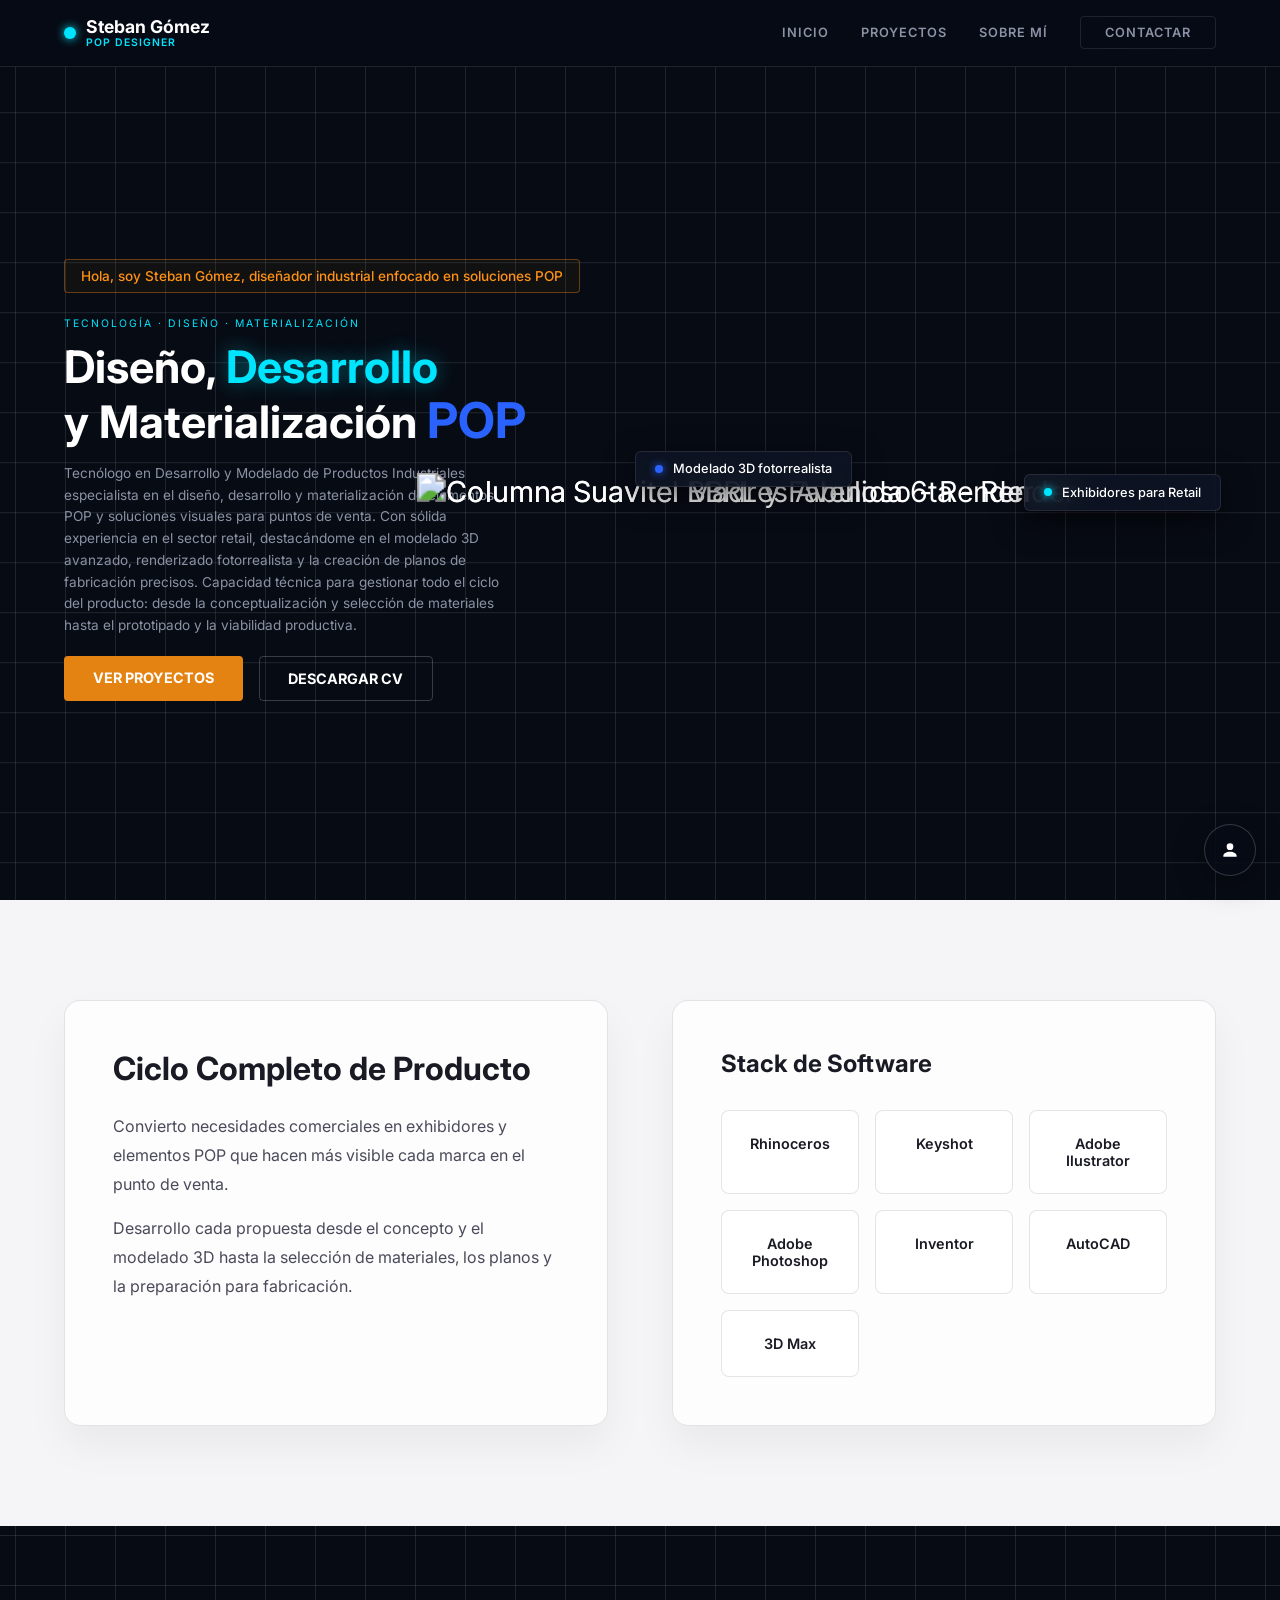
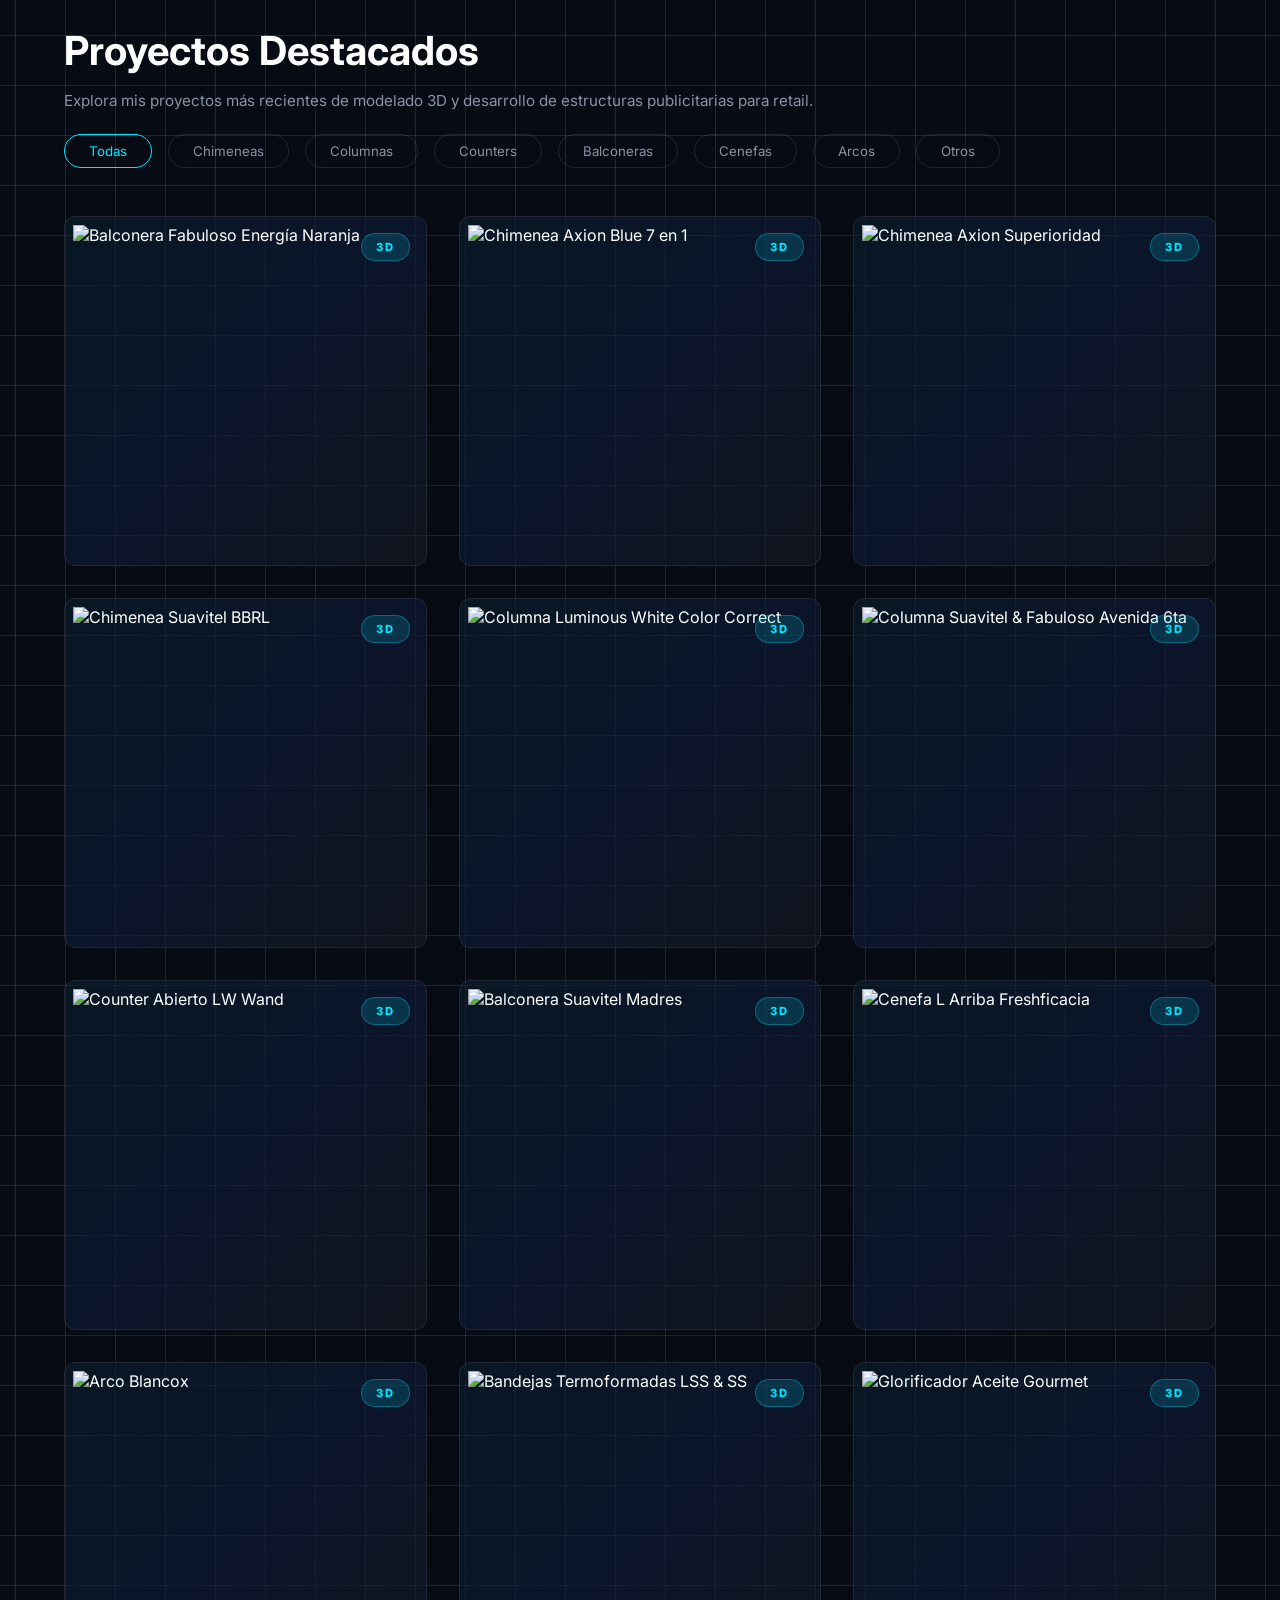
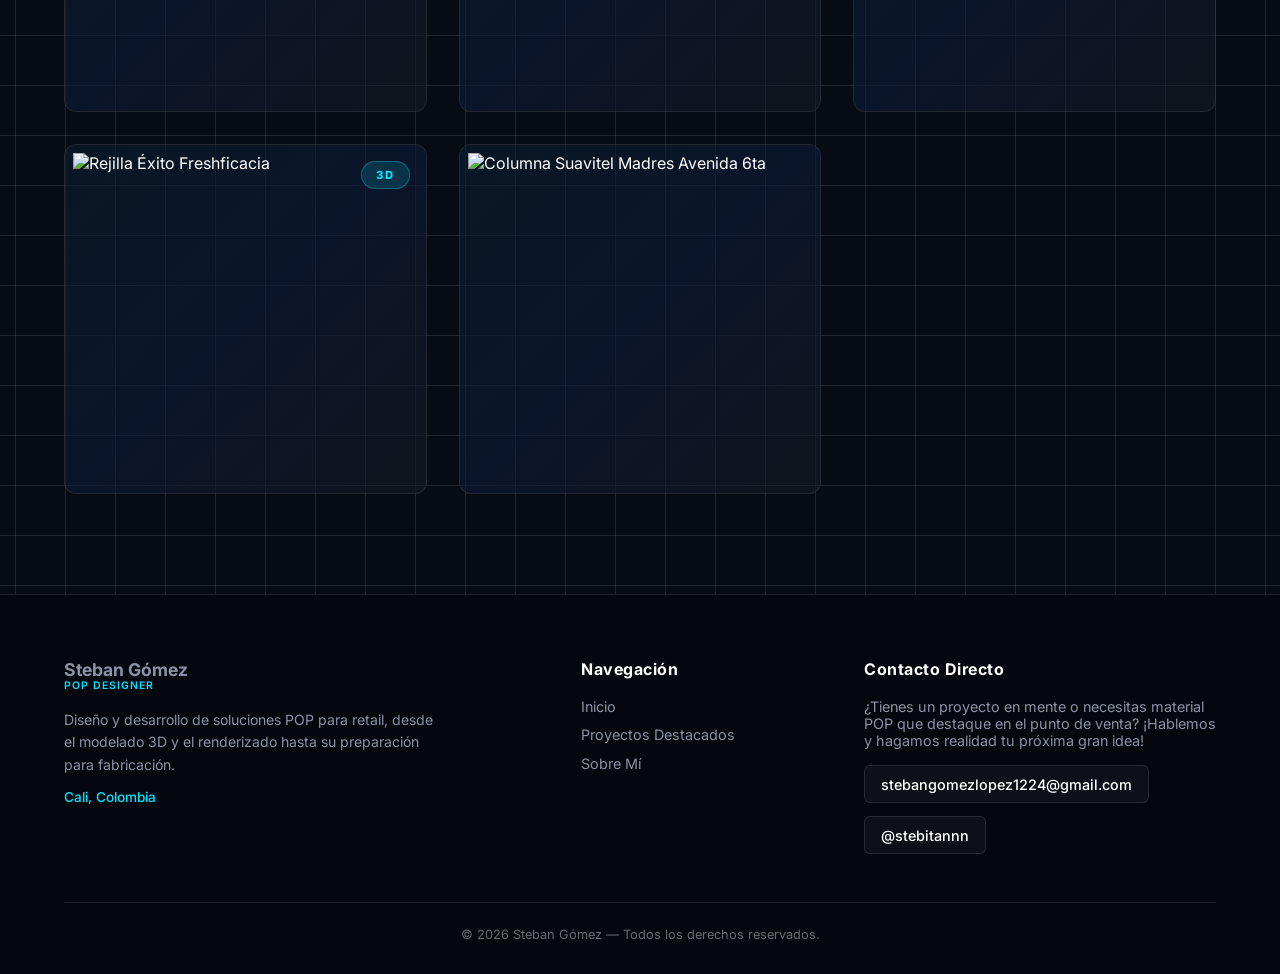
==== commit d6891946: "Ajusta encuadre del render principal Amplía y baja el render del hero para ajustarlo a las guías vis" ====
--- a/index.html
+++ b/index.html
@@ -7,7 +7,7 @@
     <title>Steban Gómez | Portafolio 3D y POP</title>
     <meta name="description"
         content="Portafolio de Steban Gómez — Diseñador Industrial especializado en POP, modelado 3D y materialización de productos para retail.">
-    <link rel="stylesheet" href="style.css?v=7">
+    <link rel="stylesheet" href="style.css?v=8">
     <link rel="preconnect" href="https://fonts.googleapis.com">
     <link rel="preconnect" href="https://fonts.gstatic.com" crossorigin>
     <link href="https://fonts.googleapis.com/css2?family=Inter:wght@400;500;600;700;800&display=swap" rel="stylesheet">
--- a/style.css
+++ b/style.css
@@ -163,7 +163,7 @@
     padding-top: 90px;
     padding-bottom: 30px;
     position: relative;
-    overflow: visible;
+    overflow: hidden;
     box-sizing: border-box;
 }
 
@@ -302,13 +302,13 @@
 
 /* Hero render image — mostrarla completa y grande */
 .hero-render-img {
-    --hero-model-scale: 1.24;
+    --hero-model-scale: 1.8;
     width: 100%;
     max-width: 720px;
     height: auto;
     max-height: 85vh;
     object-fit: contain;
-    transform: scale(var(--hero-model-scale)) translate(-8px, 8px);
+    transform: scale(var(--hero-model-scale)) translate(4px, 6px);
     border-radius: 0;
     animation: heroFloat 6s ease-in-out infinite;
 }
@@ -317,11 +317,11 @@
 
     0%,
     100% {
-        transform: scale(var(--hero-model-scale, 1.24)) translate(-8px, 8px);
+        transform: scale(var(--hero-model-scale, 1.8)) translate(4px, 6px);
     }
 
     50% {
-        transform: scale(calc(var(--hero-model-scale, 1.24) - 0.04)) translate(-6px, 6px);
+        transform: scale(calc(var(--hero-model-scale, 1.8) - 0.04)) translate(4px, 4px);
     }
 }
 
